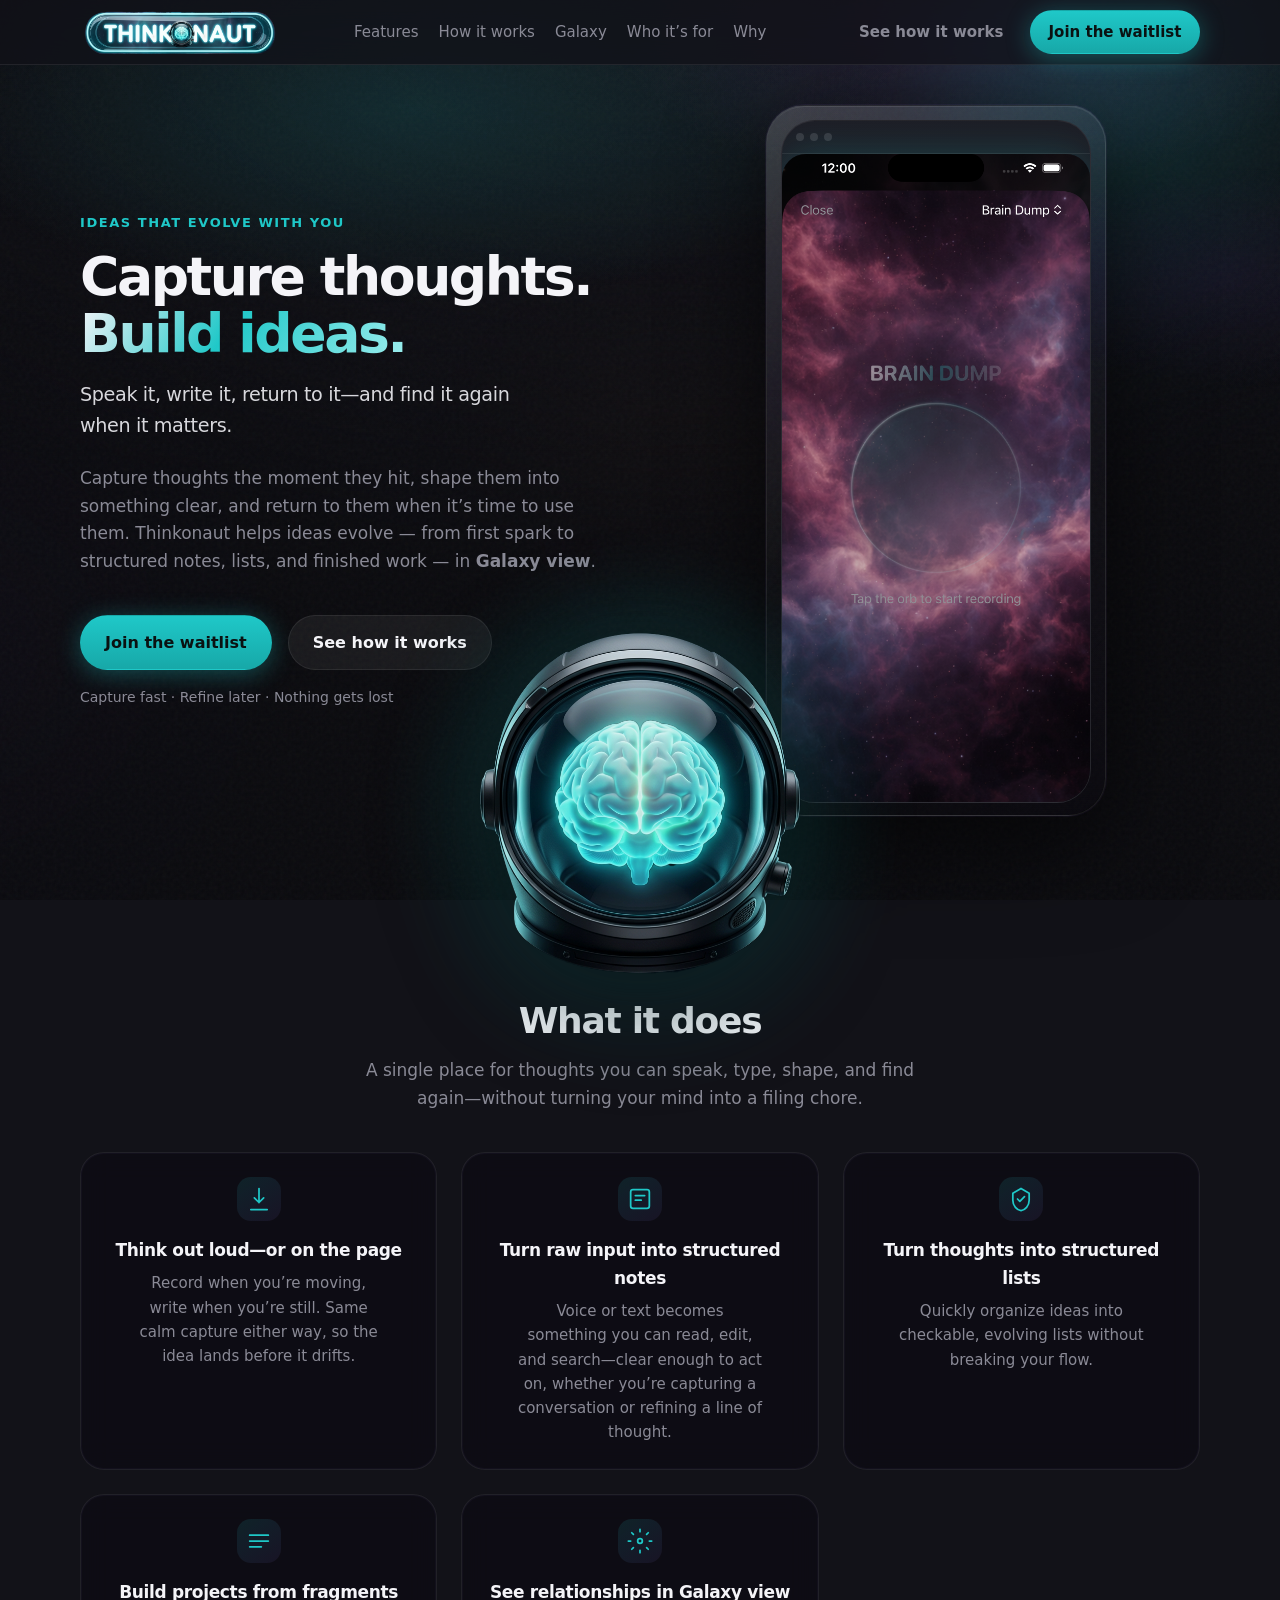
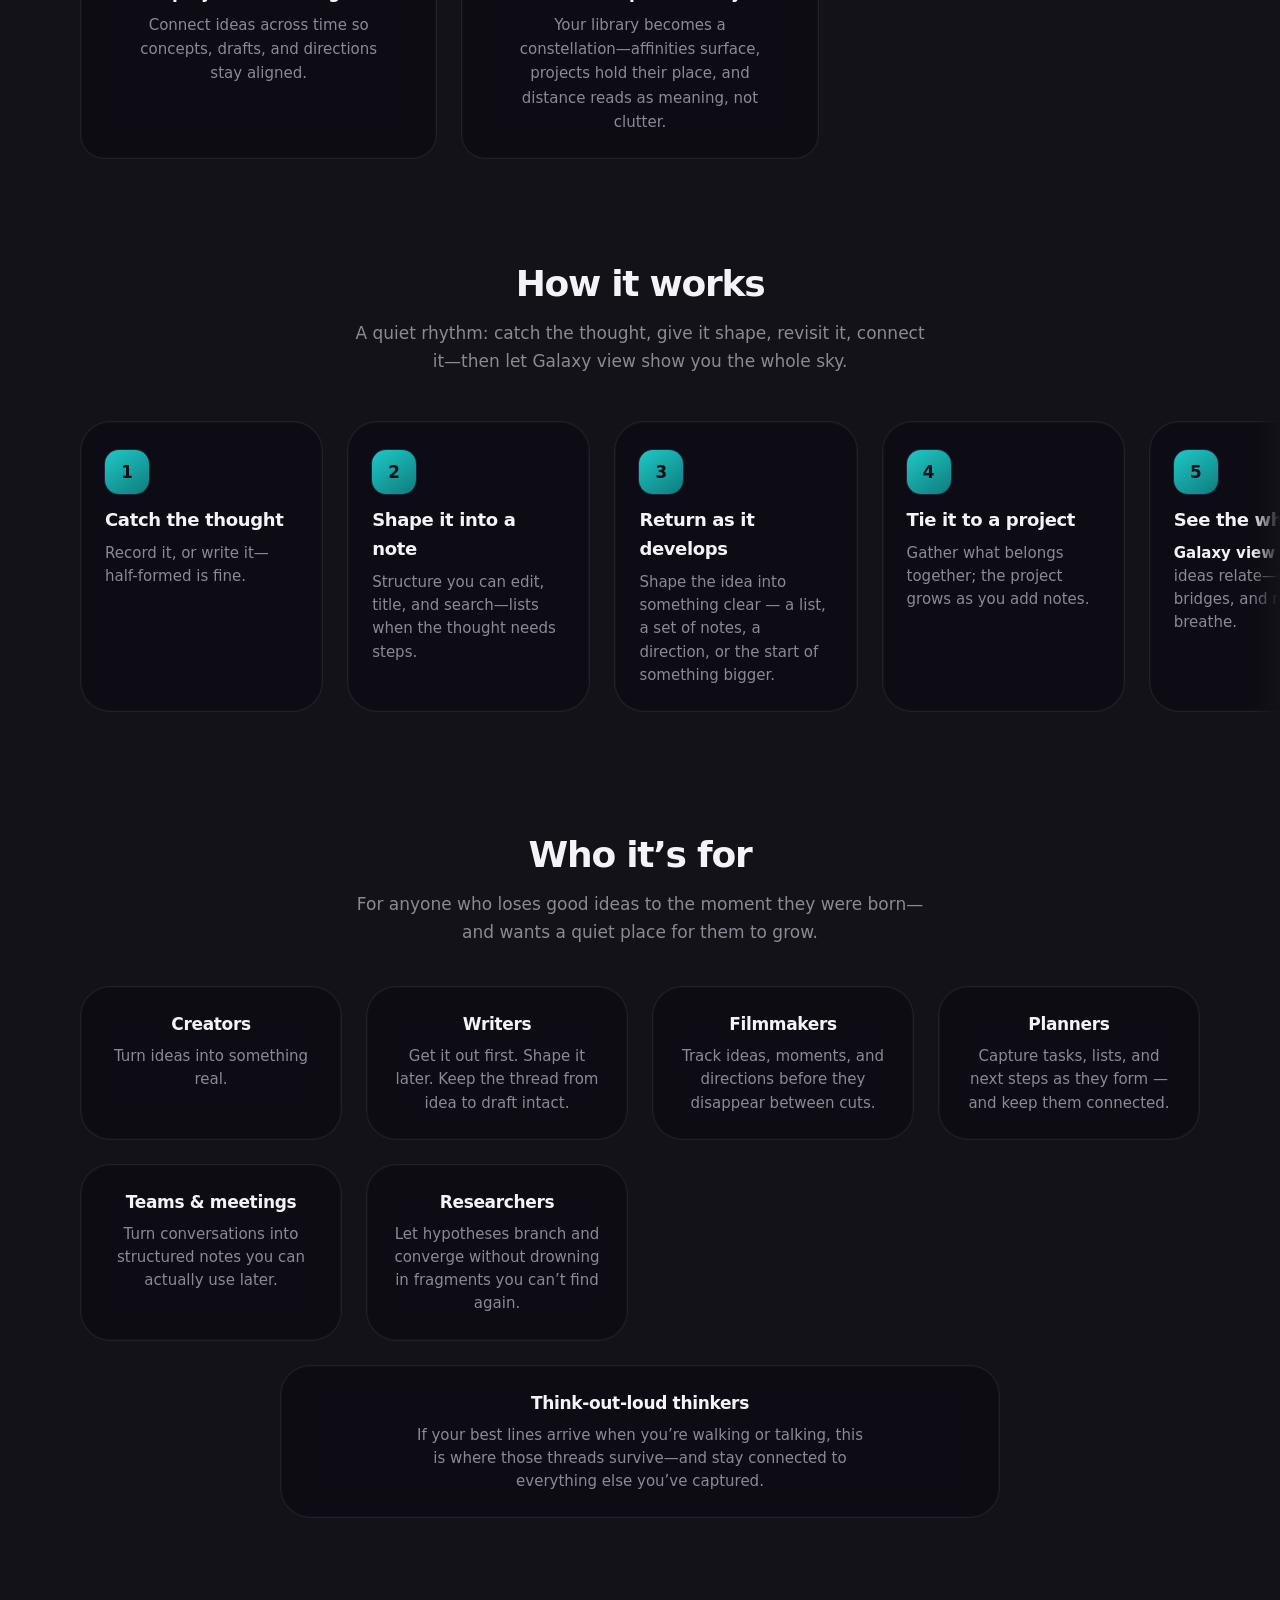
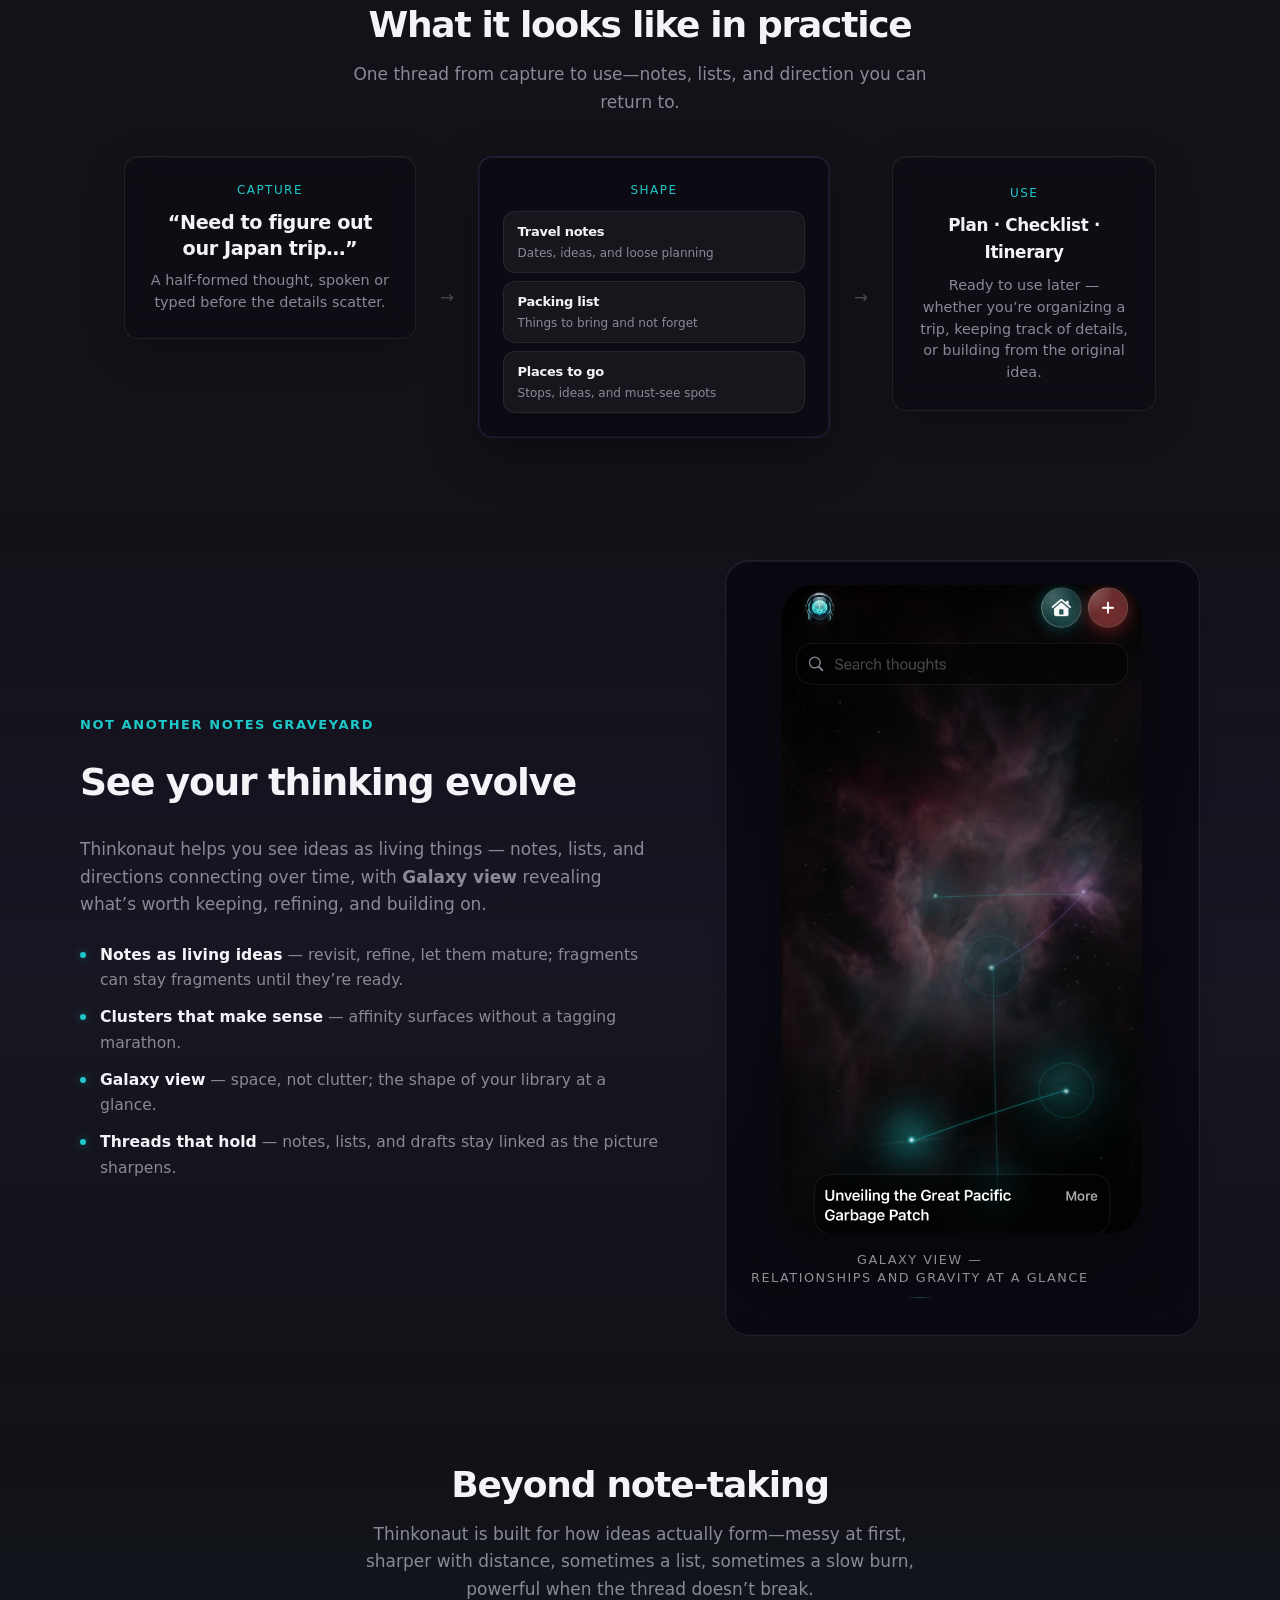
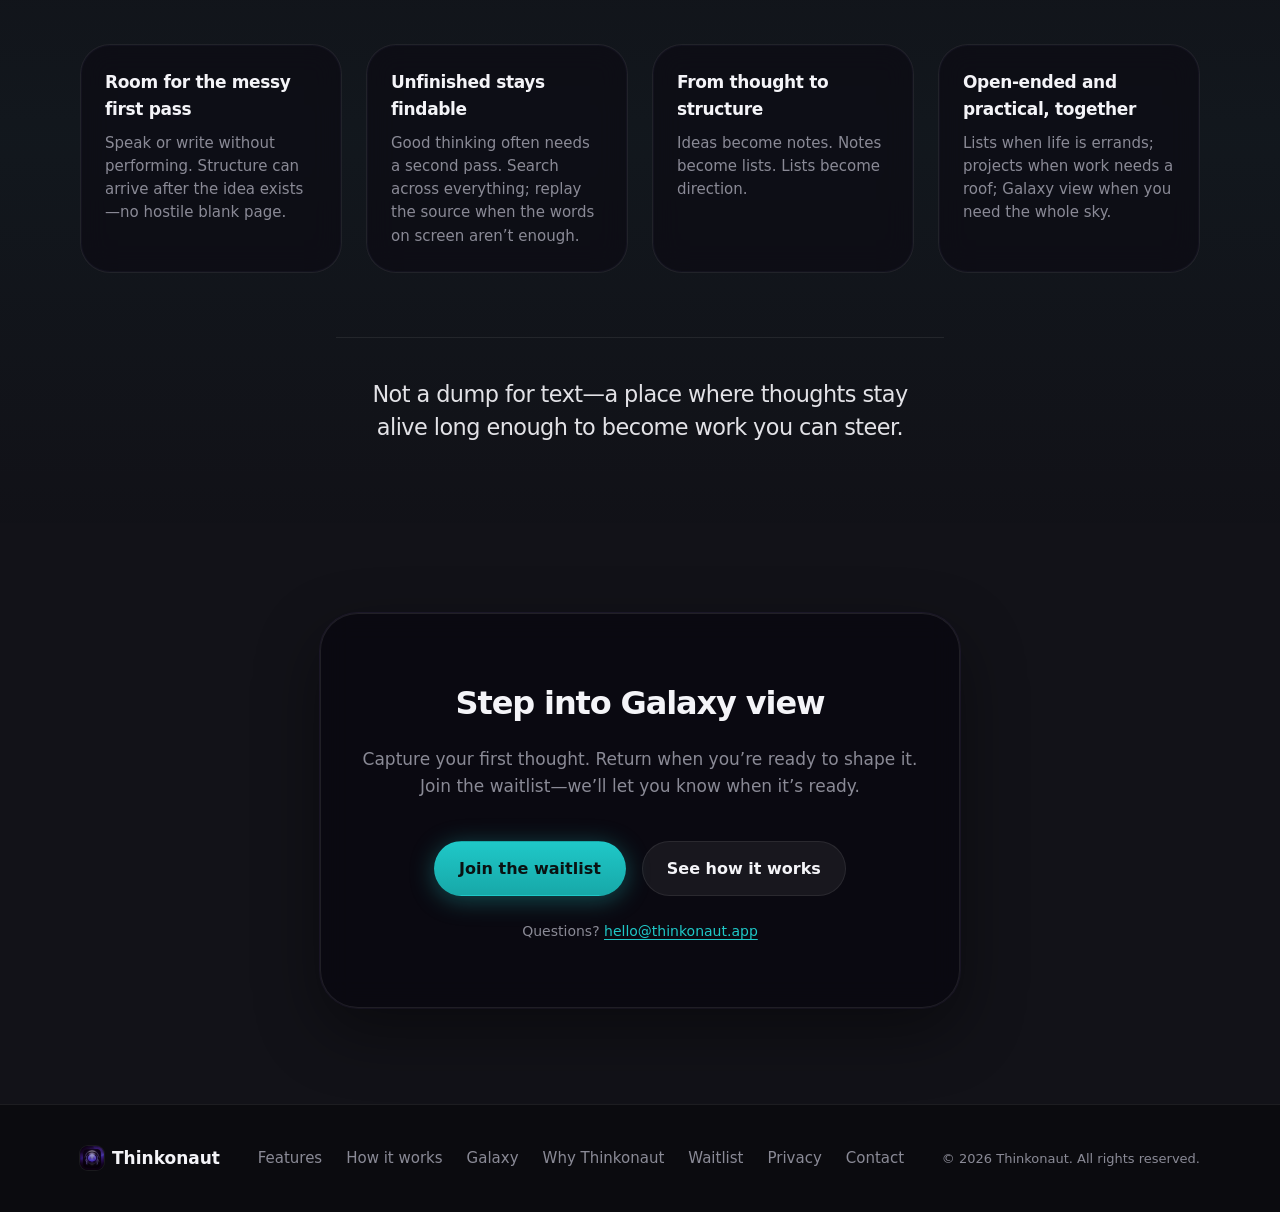
==== index.html @ cc4f593c "Add privacy page" ====
<!DOCTYPE html>
<html lang="en">
  <head>
    <meta charset="utf-8" />
    <meta name="viewport" content="width=device-width, initial-scale=1" />
    <meta
      name="description"
      content="Thinkonaut — capture thoughts when they hit, shape them into structured notes, lists, and finished work. Ideas evolve in Galaxy view."
    />
    <meta name="theme-color" content="#121218" />
    <title>Thinkonaut — Capture thoughts. Build ideas.</title>
    <meta property="og:title" content="Thinkonaut — Capture thoughts. Build ideas." />
    <meta
      property="og:description"
      content="Capture thoughts when they hit, shape them into structured notes, lists, and finished work — ideas evolve in Galaxy view."
    />
    <meta property="og:type" content="website" />
    <link rel="stylesheet" href="styles.css" />
    <link rel="icon" href="favicon.svg" type="image/svg+xml" />
    <noscript>
      <style>
        .reveal {
          opacity: 1 !important;
          transform: none !important;
        }
      </style>
    </noscript>
  </head>
  <body>
    <a class="skip-link" href="#main">Skip to main content</a>

    <div class="nebula" aria-hidden="true">
      <div class="nebula__blob nebula__blob--a"></div>
      <div class="nebula__blob nebula__blob--b"></div>
      <div class="nebula__blob nebula__blob--c"></div>
      <div class="nebula__vignette" aria-hidden="true"></div>
      <div class="nebula__grain" aria-hidden="true"></div>
    </div>

    <header class="site-header" id="site-header">
      <div class="wrap site-header__inner">
        <a class="brand" href="#top" aria-label="Thinkonaut home">
          <img
            class="brand__img"
            src="assets/Thinkonaut-welcome-logo.png"
            width="1024"
            height="1024"
            alt=""
            decoding="async"
          />
        
        </a>
        <nav class="nav" aria-label="Primary">
          <ul class="nav__list">
            <li><a href="#what-it-does">Features</a></li>
            <li><a href="#how-it-works">How it works</a></li>
            <li><a href="#galaxy">Galaxy</a></li>
            <li><a href="#use-cases">Who it’s for</a></li>
            <li class="nav__item--optional"><a href="#why-thinkonaut">Why</a></li>
          </ul>
        </nav>
        <div class="site-header__cta">
          <a class="btn btn--ghost" href="#how-it-works">See how it works</a>
          <a class="btn btn--primary" href="#waitlist">Join the waitlist</a>
        </div>
      </div>
    </header>

    <main id="main" tabindex="-1">
      <section id="top" class="hero section" aria-labelledby="hero-title" tabindex="-1">
        <div class="hero__glow" aria-hidden="true"></div>
        <div class="hero__bug">
          <img src="assets/Thinkonaut-icon-bug.png" width="1024" height="1024" alt="Thinkonaut" decoding="async" />
        </div>
        <div class="wrap hero__grid">
          <div class="hero__copy reveal">
   
            <p class="eyebrow">Ideas that evolve with you</p>
            <h1 id="hero-title" class="hero__title">
              Capture thoughts.<br />
              <span class="hero__title-accent">Build ideas.</span>
            </h1>
            <p class="hero__tagline">Speak it, write it, return to it—and find it again when it matters.</p>
            <p class="hero__lead">
              Capture thoughts the moment they hit, shape them into something clear, and return to them when it’s time to use them. Thinkonaut helps ideas evolve — from first spark to structured notes, lists, and finished work — in <strong>Galaxy view</strong>.
            </p>
            <div class="hero__actions">
              <a class="btn btn--primary btn--lg" href="#waitlist">Join the waitlist</a>
              <a class="btn btn--secondary btn--lg" href="#how-it-works">See how it works</a>
            </div>
            <p class="hero__note">Capture fast · Refine later · Nothing gets lost</p>
          </div>
          <div class="hero__visual reveal reveal--delay">
            <div class="hero__visual-stack">
              <div class="device-frame">
                <div class="device-frame__shine"></div>
                <div class="device-frame__screen">
                  <div class="device-frame__ui">
                    <span class="device-frame__dot"></span>
                    <span class="device-frame__dot"></span>
                    <span class="device-frame__dot"></span>
                  </div>
                  <div class="device-frame__media">
                    <img
                      id="recording-screen"
                      class="device-frame__img is-visible"
                      src="assets/Simulator Screenshot - Record-Brain.png"
                      width="1206"
                      height="2622"
                      alt="Thinkonaut capture screen—recording and modes"
                      fetchpriority="high"
                      decoding="async"
                    />
                  </div>

                </div>
              </div>
            </div>
          </div>
        </div>
      </section>

      <section id="what-it-does" class="section section--tight" aria-labelledby="what-heading" tabindex="-1">
        <div class="wrap">
          <header class="section-head reveal">
            <h2 id="what-heading">What it does</h2>
            <p class="section-head__sub">
              A single place for thoughts you can speak, type, shape, and find again—without turning your mind into a filing chore.
            </p>
          </header>
          <div class="feature-grid">
            <article class="card glass reveal">
              <div class="card__icon" aria-hidden="true">
                <svg width="28" height="28" viewBox="0 0 24 24" fill="none" stroke="currentColor" stroke-width="1.5">
                  <path d="M12 3v12M8 11l4 4 4-4M5 21h14" stroke-linecap="round" stroke-linejoin="round" />
                </svg>
              </div>
              <h3>Think out loud—or on the page</h3>
              <p>Record when you’re moving, write when you’re still. Same calm capture either way, so the idea lands before it drifts.</p>
            </article>
            <article class="card glass reveal">
              <div class="card__icon" aria-hidden="true">
                <svg width="28" height="28" viewBox="0 0 24 24" fill="none" stroke="currentColor" stroke-width="1.5">
                  <rect x="4" y="4" width="16" height="16" rx="2" />
                  <path d="M8 9h8M8 13h5" stroke-linecap="round" />
                </svg>
              </div>
              <h3>Turn raw input into structured notes</h3>
              <p>Voice or text becomes something you can read, edit, and search—clear enough to act on, whether you’re capturing a conversation or refining a line of thought.</p>
            </article>
            <article class="card glass reveal">
              <div class="card__icon" aria-hidden="true">
                <svg width="28" height="28" viewBox="0 0 24 24" fill="none" stroke="currentColor" stroke-width="1.5">
                  <path d="M12 3l7 4v6c0 5-3.5 8.5-7 9-3.5-.5-7-4-7-9V7l7-4z" stroke-linejoin="round" />
                  <path d="M9 12l2 2 4-4" stroke-linecap="round" stroke-linejoin="round" />
                </svg>
              </div>
              <h3>Turn thoughts into structured lists</h3>
              <p>Quickly organize ideas into checkable, evolving lists without breaking your flow.</p>
            </article>
            <article class="card glass reveal">
              <div class="card__icon" aria-hidden="true">
                <svg width="28" height="28" viewBox="0 0 24 24" fill="none" stroke="currentColor" stroke-width="1.5">
                  <path d="M4 7h16M4 12h16M4 17h10" stroke-linecap="round" />
                </svg>
              </div>
              <h3>Build projects from fragments</h3>
              <p>Connect ideas across time so concepts, drafts, and directions stay aligned.</p>
            </article>
            <article class="card glass reveal">
              <div class="card__icon" aria-hidden="true">
                <svg width="28" height="28" viewBox="0 0 24 24" fill="none" stroke="currentColor" stroke-width="1.5">
                  <circle cx="12" cy="12" r="2" />
                  <path d="M12 2v2M12 20v2M4.93 4.93l1.41 1.41M17.66 17.66l1.41 1.41M2 12h2M20 12h2M4.93 19.07l1.41-1.41M17.66 6.34l1.41-1.41" stroke-linecap="round" />
                </svg>
              </div>
              <h3>See relationships in Galaxy view</h3>
              <p>Your library becomes a constellation—affinities surface, projects hold their place, and distance reads as meaning, not clutter.</p>
            </article>
          </div>
        </div>
      </section>

      <section id="how-it-works" class="section section--how" aria-labelledby="how-heading" tabindex="-1">
        <div class="wrap">
          <header class="section-head reveal">
            <h2 id="how-heading">How it works</h2>
            <p class="section-head__sub">A quiet rhythm: catch the thought, give it shape, revisit it, connect it—then let Galaxy view show you the whole sky.</p>
          </header>
        </div>
        <div class="how-scroll" role="region" aria-label="How Thinkonaut works" tabindex="0">
          <ol class="how-cards">
            <li class="how-card glass reveal">
              <span class="how-card__num" aria-hidden="true">1</span>
              <h3 class="how-card__title">Catch the thought</h3>
              <p class="how-card__text">Record it, or write it—half-formed is fine.</p>
            </li>
            <li class="how-card glass reveal">
              <span class="how-card__num" aria-hidden="true">2</span>
              <h3 class="how-card__title">Shape it into a note</h3>
              <p class="how-card__text">Structure you can edit, title, and search—lists when the thought needs steps.</p>
            </li>
            <li class="how-card glass reveal">
              <span class="how-card__num" aria-hidden="true">3</span>
              <h3 class="how-card__title">Return as it develops</h3>
              <p class="how-card__text">Shape the idea into something clear — a list, a set of notes, a direction, or the start of something bigger.</p>
            </li>
            <li class="how-card glass reveal">
              <span class="how-card__num" aria-hidden="true">4</span>
              <h3 class="how-card__title">Tie it to a project</h3>
              <p class="how-card__text">Gather what belongs together; the project grows as you add notes.</p>
            </li>
            <li class="how-card glass reveal">
              <span class="how-card__num" aria-hidden="true">5</span>
              <h3 class="how-card__title">See the whole field</h3>
              <p class="how-card__text"><strong>Galaxy view</strong> shows how ideas relate—clusters, bridges, and room to breathe.</p>
            </li>
          </ol>
        </div>
      </section>

      <section id="use-cases" class="section section--tight" aria-labelledby="use-heading" tabindex="-1">
        <div class="wrap">
          <header class="section-head reveal">
            <h2 id="use-heading">Who it’s for</h2>
            <p class="section-head__sub">For anyone who loses good ideas to the moment they were born—and wants a quiet place for them to grow.</p>
          </header>
          <ul class="persona-grid" role="list">
            <li class="persona-card glass reveal">
              <h3 class="persona-card__title">Creators</h3>
              <p class="persona-card__text">Turn ideas into something real.</p>
            </li>
            <li class="persona-card glass reveal">
              <h3 class="persona-card__title">Writers</h3>
              <p class="persona-card__text">Get it out first. Shape it later. Keep the thread from idea to draft intact.</p>
            </li>
            <li class="persona-card glass reveal">
              <h3 class="persona-card__title">Filmmakers</h3>
              <p class="persona-card__text">Track ideas, moments, and directions before they disappear between cuts.</p>
            </li>
            <li class="persona-card glass reveal">
              <h3 class="persona-card__title">Planners</h3>
              <p class="persona-card__text">Capture tasks, lists, and next steps as they form — and keep them connected.</p>
            </li>
            <li class="persona-card glass reveal">
              <h3 class="persona-card__title">Teams &amp; meetings</h3>
              <p class="persona-card__text">Turn conversations into structured notes you can actually use later.</p>
            </li>
            <li class="persona-card glass reveal">
              <h3 class="persona-card__title">Researchers</h3>
              <p class="persona-card__text">Let hypotheses branch and converge without drowning in fragments you can’t find again.</p>
            </li>
            <li class="persona-card glass reveal persona-card--wide">
              <h3 class="persona-card__title">Think-out-loud thinkers</h3>
              <p class="persona-card__text">If your best lines arrive when you’re walking or talking, this is where those threads survive—and stay connected to everything else you’ve captured.</p>
            </li>
          </ul>
        </div>
      </section>

      <section id="flow" class="section section--flow" aria-labelledby="flow-heading" tabindex="-1">
        <div class="wrap">
          <header class="section-head reveal">
            <h2 id="flow-heading">What it looks like in practice</h2>
            <p class="section-head__sub">
              One thread from capture to use—notes, lists, and direction you can return to.
            </p>
          </header>

          <div class="flow-row">
            <div class="flow-step flow-step--capture reveal">
              <p class="flow-step__label">Capture</p>
              <h3 class="flow-step__title">“Need to figure out our Japan trip…”</h3>
              <p class="flow-step__text">
                A half-formed thought, spoken or typed before the details scatter.
              </p>
            </div>

            <div class="flow-arrow" aria-hidden="true">→</div>

            <div class="flow-step flow-step--multi reveal">
              <p class="flow-step__label">Shape</p>

              <div class="flow-multi">
                <div class="flow-multi__item">
                  <h4>Travel notes</h4>
                  <p>Dates, ideas, and loose planning</p>
                </div>

                <div class="flow-multi__item">
                  <h4>Packing list</h4>
                  <p>Things to bring and not forget</p>
                </div>

                <div class="flow-multi__item">
                  <h4>Places to go</h4>
                  <p>Stops, ideas, and must-see spots</p>
                </div>
              </div>
            </div>

            <div class="flow-arrow" aria-hidden="true">→</div>

            <div class="flow-step flow-step--use reveal">
              <p class="flow-step__label">Use</p>
              <h3 class="flow-step__title">Plan · Checklist · Itinerary</h3>
              <p class="flow-step__text">
                Ready to use later — whether you’re organizing a trip, keeping track of details, or building from the original idea.
              </p>
            </div>
          </div>
        </div>
      </section>

      <section id="galaxy" class="section section--galaxy" aria-labelledby="galaxy-heading" tabindex="-1">
        <div class="wrap galaxy-layout reveal">
          <div class="galaxy-layout__text">
            <p class="eyebrow">Not another notes graveyard</p>
            <h2 id="galaxy-heading">See your thinking evolve</h2>
            <p class="galaxy-layout__lead">
              Thinkonaut helps you see ideas as living things — notes, lists, and directions connecting over time, with <strong>Galaxy view</strong> revealing what’s worth keeping, refining, and building on.
            </p>
            <ul class="galaxy-points">
              <li><strong>Notes as living ideas</strong> — revisit, refine, let them mature; fragments can stay fragments until they’re ready.</li>
              <li><strong>Clusters that make sense</strong> — affinity surfaces without a tagging marathon.</li>
              <li><strong>Galaxy view</strong> — space, not clutter; the shape of your library at a glance.</li>
              <li><strong>Threads that hold</strong> — notes, lists, and drafts stay linked as the picture sharpens.</li>
            </ul>
          </div>
          <div class="galaxy-layout__panel glass glass--strong">
            <figure class="galaxy-shot">
              <div class="galaxy-shot__screen">
                <img
                  class="galaxy-shot__img"
                  src="assets/Simulator Screenshot - GalaxyView.png"
                  width="1206"
                  height="2622"
                  alt="Galaxy view: notes and projects as a constellation in Thinkonaut"
                  loading="lazy"
                  decoding="async"
                />
              </div>
            </figure>
            <p class="image-caption">Galaxy view — <br />relationships and gravity at a glance</p>
          </div>
        </div>
      </section>

      <section id="why-thinkonaut" class="section section--value" aria-labelledby="why-heading" tabindex="-1">
        <div class="wrap">
          <header class="section-head reveal">
            <h2 id="why-heading">Beyond note-taking</h2>
            <p class="section-head__sub">
              Thinkonaut is built for how ideas actually form—messy at first, sharper with distance, sometimes a list, sometimes a slow burn, powerful when the thread doesn’t break.
            </p>
          </header>
          <div class="value-grid">
            <article class="value-tile glass reveal">
              <h3 class="value-tile__title">Room for the messy first pass</h3>
              <p class="value-tile__text">Speak or write without performing. Structure can arrive after the idea exists—no hostile blank page.</p>
            </article>
            <article class="value-tile glass reveal">
              <h3 class="value-tile__title">Unfinished stays findable</h3>
              <p class="value-tile__text">Good thinking often needs a second pass. Search across everything; replay the source when the words on screen aren’t enough.</p>
            </article>
            <article class="value-tile glass reveal">
              <h3 class="value-tile__title">From thought to structure</h3>
              <p class="value-tile__text">Ideas become notes. Notes become lists. Lists become direction.</p>
            </article>
            <article class="value-tile glass reveal">
              <h3 class="value-tile__title">Open-ended and practical, together</h3>
              <p class="value-tile__text">Lists when life is errands; projects when work needs a roof; Galaxy view when you need the whole sky.</p>
            </article>
          </div>
          <blockquote class="value-pullquote reveal">
            <p>Not a dump for text—a place where thoughts stay alive long enough to become work you can steer.</p>
          </blockquote>
        </div>
      </section>

      <section id="waitlist" class="section section--cta" aria-labelledby="cta-heading" tabindex="-1">
        <div class="wrap cta-block reveal glass glass--strong">
          <h2 id="cta-heading">Step into Galaxy view</h2>
          <p class="cta-block__sub">
            Capture your first thought. Return when you’re ready to shape it. Join the waitlist—we’ll let you know when it’s ready.
          </p>
          <div class="cta-block__actions">
            <a class="btn btn--primary btn--lg" href="mailto:hello@thinkonaut.app?subject=Thinkonaut%20waitlist">Join the waitlist</a>
            <a class="btn btn--secondary btn--lg" href="#how-it-works">See how it works</a>
          </div>
          <p class="cta-block__fineprint">
            Questions? <a href="mailto:hello@thinkonaut.app">hello@thinkonaut.app</a>
          </p>
        </div>
      </section>
    </main>

    <footer class="site-footer">
      <div class="wrap site-footer__inner">
        <div class="site-footer__brand">
          <img
            class="brand__img brand__img--sm"
            src="assets/Thinkonaut-icon_Dark.png"
            width="24"
            height="24"
            alt=""
            decoding="async"
          />
          <span>Thinkonaut</span>
        </div>
        <nav class="site-footer__nav" aria-label="Footer">
          <a href="#what-it-does">Features</a>
          <a href="#how-it-works">How it works</a>
          <a href="#galaxy">Galaxy</a>
          <a href="#why-thinkonaut">Why Thinkonaut</a>
          <a href="#waitlist">Waitlist</a>
          <a href="privacy.html">Privacy</a>
          <a href="mailto:hello@thinkonaut.app">Contact</a>
        </nav>
        <p class="site-footer__meta">© <span id="year"></span> Thinkonaut. All rights reserved.</p>
      </div>
    </footer>

    <script src="main.js" defer></script>
  </body>
</html>
---- styles.css ----
/* Thinkonaut marketing — dark, cosmic, restrained (brand colors from app theme) */

:root {
  --bg: #121218;
  --bg-elevated: #1c1c24;
  --text: #f4f4f8;
  --text-muted: #8a8a96;
  --turquoise: #1fc8c8;
  --turquoise-dim: #0f7c7c;
  --purple: #4a2a7a;
  --purple-soft: #6b4f9a;
  --purple-glow: rgba(124, 92, 189, 0.45);
  --purple-edge: rgba(124, 92, 189, 0.22);
  --flare: #ff9a3c;
  --glass: rgba(12, 10, 18, 0.58);
  --glass-border: rgba(255, 255, 255, 0.075);
  --glass-border-purple: rgba(124, 92, 189, 0.18);
  --radius: 24px;
  --radius-sm: 14px;
  --radius-lg: 30px;
  --radius-xl: 38px;
  --space-xs: 0.5rem;
  --space-sm: 1rem;
  --space-md: 1.5rem;
  --space-lg: 2.5rem;
  --space-xl: 4rem;
  --space-2xl: 6rem;
  --max: 1120px;
  --narrow: 720px;
  --header-h: 64px;
  --font: system-ui, -apple-system, BlinkMacSystemFont, "Segoe UI", Roboto, "Helvetica Neue", Arial, sans-serif;
  --font-display: system-ui, -apple-system, BlinkMacSystemFont, "SF Pro Display", "Segoe UI", sans-serif;
}

*,
*::before,
*::after {
  box-sizing: border-box;
}

html {
  scroll-behavior: smooth;
}

@media (prefers-reduced-motion: reduce) {
  html {
    scroll-behavior: auto;
  }

  *,
  *::before,
  *::after {
    animation-duration: 0.01ms !important;
    animation-iteration-count: 1 !important;
    transition-duration: 0.01ms !important;
  }

  .hero__glow {
    animation: none;
    opacity: 1;
  }
}

body {
  margin: 0;
  font-family: var(--font);
  font-size: 1.0625rem;
  line-height: 1.62;
  color: var(--text);
  background: var(--bg);
  text-rendering: optimizeLegibility;
  -webkit-font-smoothing: antialiased;
}

:focus-visible {
  outline: 2px solid var(--turquoise);
  outline-offset: 3px;
}

.skip-link {
  position: absolute;
  left: -9999px;
  z-index: 200;
  padding: var(--space-sm) var(--space-md);
  background: var(--text);
  color: var(--bg);
  font-weight: 600;
  text-decoration: none;
  border-radius: var(--radius-sm);
}

.skip-link:focus {
  left: var(--space-sm);
  top: var(--space-sm);
}

.wrap {
  width: min(100% - 2rem, var(--max));
  margin-inline: auto;
}

.narrow {
  width: min(100% - 2rem, var(--narrow));
  margin-inline: auto;
}

/* Nebula background */
.nebula {
  position: fixed;
  inset: 0;
  z-index: -1;
  overflow: hidden;
  pointer-events: none;
}

.nebula__blob {
  position: absolute;
  border-radius: 50%;
  filter: blur(80px);
  opacity: 0.45;
  will-change: transform;
}

.nebula__blob--a {
  width: min(90vw, 520px);
  height: min(90vw, 520px);
  background: radial-gradient(circle at 30% 30%, var(--turquoise) 0%, transparent 65%);
  top: -10%;
  right: -15%;
  animation: drift-a 22s ease-in-out infinite alternate;
}

.nebula__blob--b {
  width: min(80vw, 420px);
  height: min(80vw, 420px);
  background: radial-gradient(circle at 50% 50%, var(--purple-soft) 0%, var(--purple) 45%, transparent 72%);
  bottom: 5%;
  left: -20%;
  animation: drift-b 28s ease-in-out infinite alternate;
}

.nebula__blob--c {
  width: min(70vw, 380px);
  height: min(70vw, 380px);
  background: radial-gradient(circle at 70% 40%, var(--flare) 0%, transparent 72%);
  opacity: 0.12;
  top: 40%;
  left: 35%;
  animation: drift-c 18s ease-in-out infinite alternate;
}

@keyframes drift-a {
  from {
    transform: translate(0, 0) scale(1);
  }
  to {
    transform: translate(-3%, 4%) scale(1.05);
  }
}

@keyframes drift-b {
  from {
    transform: translate(0, 0) scale(1);
  }
  to {
    transform: translate(4%, -3%) scale(1.06);
  }
}

@keyframes drift-c {
  from {
    transform: translate(0, 0);
  }
  to {
    transform: translate(-2%, 2%);
  }
}

.nebula__vignette {
  position: absolute;
  inset: 0;
  background: radial-gradient(ellipse 80% 60% at 50% 0%, transparent 0%, rgba(10, 10, 14, 0.5) 55%, rgba(10, 10, 14, 0.92) 100%);
  pointer-events: none;
}

.nebula__grain {
  position: absolute;
  inset: 0;
  opacity: 0.035;
  background-image: url("data:image/svg+xml,%3Csvg viewBox='0 0 256 256' xmlns='http://www.w3.org/2000/svg'%3E%3Cfilter id='n'%3E%3CfeTurbulence type='fractalNoise' baseFrequency='0.9' numOctaves='4' stitchTiles='stitch'/%3E%3C/filter%3E%3Crect width='100%25' height='100%25' filter='url(%23n)'/%3E%3C/svg%3E");
}

/* Header */
.site-header {
  position: sticky;
  top: 0;
  z-index: 50;
  background: rgba(18, 18, 24, 0.76);
  backdrop-filter: blur(18px) saturate(1.2);
  -webkit-backdrop-filter: blur(18px) saturate(1.2);
  border-bottom: 1px solid var(--glass-border);
  transition:
    background 0.35s ease,
    box-shadow 0.35s ease,
    border-color 0.35s ease;
}

.site-header.is-scrolled {
  background: rgba(12, 12, 18, 0.88);
  box-shadow:
    0 12px 40px rgba(0, 0, 0, 0.35),
    0 0 0 1px rgba(124, 92, 189, 0.06);
  border-bottom-color: rgba(255, 255, 255, 0.05);
}

.site-header__inner {
  display: flex;
  align-items: center;
  justify-content: space-between;
  gap: var(--space-md);
  min-height: var(--header-h);
  flex-wrap: wrap;
}

.brand {
  display: inline-flex;
  align-items: center;
  gap: 0.6rem;
  color: var(--text);
  text-decoration: none;
  font-weight: 600;
  letter-spacing: -0.02em;
}

.brand__img {
  width: 200px;
  height: 50px;
  object-fit: cover;
}

.brand__img--sm {
  width: 24px;
  height: 24px;
  border-radius: 8px;
  box-shadow: 0 0 0 1px rgba(255, 255, 255, 0.06);
}

.nav__list {
  display: flex;
  flex-wrap: wrap;
  gap: 0.25rem 1.25rem;
  list-style: none;
  margin: 0;
  padding: 0;
}

.nav a {
  color: var(--text-muted);
  text-decoration: none;
  font-size: 0.9375rem;
  font-weight: 500;
  transition: color 0.2s ease;
}

.nav a:hover {
  color: var(--text);
}

.site-header__cta {
  display: flex;
  flex-wrap: wrap;
  gap: 0.5rem;
  align-items: center;
}

@media (max-width: 900px) {
  :root {
    --header-h: 52px;
  }

  .site-header__inner {
    min-height: 0;
    gap: 0.45rem 0.75rem;
    row-gap: 0.35rem;
    padding-block: 0.3rem 0.05rem;
  }

  .brand {
    gap: 0.4rem;
  }

  .brand__img {
    width: min(170px, 46vw);
    height: auto;
    max-height: 42px;
    aspect-ratio: 4 / 1;
    object-fit: cover;
    object-position: left center;
  }

  .nav {
    order: 3;
    width: 100%;
    justify-content: center;
    padding-top: 0;
    padding-bottom: 0.25rem;
  }

  .nav__list {
    gap: 0.2rem 0.7rem;
    justify-content: center;
  }

  .nav a {
    font-size: 0.8125rem;
  }

  .site-header__cta {
    margin-left: auto;
    gap: 0.35rem;
  }

  .site-header__cta .btn {
    padding: 0.48rem 0.92rem;
    font-size: 0.875rem;
  }
}

@media (max-width: 768px) {
  :root {
    --header-h: 48px;
  }

  .site-header__inner {
    gap: 0.35rem 0.5rem;
    row-gap: 0.28rem;
    padding-block: 0.2rem 0;
  }

  .brand__img {
    width: min(154px, 50vw);
    max-height: 38px;
  }

  .nav__list {
    gap: 0.15rem 0.55rem;
  }

  .nav a {
    font-size: 0.8rem;
  }

  .site-header__cta .btn {
    padding: 0.42rem 0.82rem;
    font-size: 0.8125rem;
  }
}

@media (max-width: 640px) {
  .nav__item--optional {
    display: none;
  }
}

@media (max-width: 520px) {
  .site-header__cta .btn--ghost {
    display: none;
  }
}

/* Buttons */
.btn {
  display: inline-flex;
  align-items: center;
  justify-content: center;
  padding: 0.55rem 1.1rem;
  font: inherit;
  font-size: 0.9375rem;
  font-weight: 600;
  border-radius: 999px;
  text-decoration: none;
  cursor: pointer;
  border: 1px solid transparent;
  transition:
    background 0.2s ease,
    color 0.2s ease,
    border-color 0.2s ease,
    box-shadow 0.2s ease,
    transform 0.15s ease;
}

.btn--primary {
  background: linear-gradient(180deg, var(--turquoise) 0%, #17a8a8 100%);
  color: #0a1212;
  box-shadow: 0 4px 24px rgba(31, 200, 200, 0.35);
}

.btn--primary:hover {
  box-shadow: 0 6px 32px rgba(31, 200, 200, 0.45);
  transform: translateY(-1px);
}

.btn--secondary {
  background: rgba(255, 255, 255, 0.06);
  color: var(--text);
  border-color: var(--glass-border);
}

.btn--secondary:hover {
  background: rgba(124, 92, 189, 0.12);
  border-color: var(--glass-border-purple);
}

.btn--ghost {
  background: transparent;
  color: var(--text-muted);
  border-color: transparent;
}

.btn--ghost:hover {
  color: var(--text);
}

.btn--lg {
  padding: 0.85rem 1.5rem;
  font-size: 1rem;
}

/* Sections */
.section {
  padding: var(--space-xl) 0;
  scroll-margin-top: calc(var(--header-h) + 1rem);
}

.section--tight {
  padding: var(--space-lg) 0;
}

.section-head {
  text-align: center;
  max-width: 36rem;
  margin: 0 auto var(--space-lg);
}

.section-head h2 {
  margin: 0 0 var(--space-sm);
  font-family: var(--font-display);
  font-size: clamp(1.75rem, 4vw, 2.25rem);
  font-weight: 700;
  letter-spacing: -0.035em;
  line-height: 1.15;
}

.section-head__sub {
  margin: 0;
  color: var(--text-muted);
  font-size: 1.0625rem;
}

.eyebrow {
  margin: 0 0 var(--space-sm);
  font-size: 0.8125rem;
  font-weight: 600;
  letter-spacing: 0.12em;
  text-transform: uppercase;
  color: var(--turquoise);
}

/* Hero */
.hero {
  position: relative;
  isolation: isolate;
  overflow: visible;
  padding-top: var(--space-lg);
  padding-bottom: max(var(--space-xl), clamp(5rem, 14vw, 9rem));
}

.hero__glow {
  position: absolute;
  z-index: 0;
  pointer-events: none;
  inset: -20% -10% auto;
  height: min(72vh, 560px);
  background: radial-gradient(ellipse 55% 60% at 35% 40%, rgba(31, 200, 200, 0.14) 0%, transparent 58%),
    radial-gradient(ellipse 42% 48% at 72% 28%, rgba(107, 79, 154, 0.22) 0%, transparent 55%),
    radial-gradient(ellipse 35% 40% at 88% 70%, rgba(74, 42, 122, 0.12) 0%, transparent 50%);
  animation: hero-glow-drift 20s ease-in-out infinite alternate;
}

@keyframes hero-glow-drift {
  from {
    opacity: 0.85;
    transform: translate(0, 0) scale(1);
  }
  to {
    opacity: 1;
    transform: translate(2%, -1%) scale(1.03);
  }
}

.hero__bug {
  position: absolute;
  left: 50%;
  bottom: -100px;
  transform: translateX(-50%);
  pointer-events: none;
  /* Above site header (50), hero copy/mockup (2), and typical overlays */
  z-index: 115;
}

.hero__bug img {
  position: relative;
  z-index: 1;
  display: block;
  width: clamp(320px, 48vw, 520px);
  height: auto;
  opacity: 0.95;
  filter:
    drop-shadow(0 20px 60px rgba(0, 0, 0, 0.6))
    drop-shadow(0 0 50px rgba(31, 200, 200, 0.28));
  animation: bugFloat 10s ease-in-out infinite alternate;
}

@keyframes bugFloat {
  from {
    transform: translateY(0) scale(1.02);
  }
  to {
    transform: translateY(-10px) scale(1.02);
  }
}

@media (prefers-reduced-motion: reduce) {
  .hero__bug img {
    animation: none;
  }
}

.hero__grid {
  position: relative;
  z-index: 2;
  display: grid;
  grid-template-columns: 1fr 1fr;
  gap: var(--space-xl);
  align-items: center;
  min-height: min(72vh, 640px);
}

.hero__copy {
  position: relative;
  z-index: 2;
}

.hero__visual {
  position: relative;
  z-index: 2;
}

.hero__brand-mark {
  margin-bottom: var(--space-md);
}

.hero__onboarding-shot {
  display: block;
  width: auto;
  max-width: min(100%, 280px);
  height: auto;
  max-height: clamp(128px, 30vw, 240px);
  object-fit: contain;
  object-position: left top;
  border-radius: var(--radius-lg);
  box-shadow:
    0 20px 56px rgba(0, 0, 0, 0.45),
    0 0 0 1px rgba(255, 255, 255, 0.06);
}

.hero__visual-stack {
  position: relative;
  display: flex;
  flex-direction: column;
  align-items: center;
  gap: 0;
}

@media (max-width: 900px) {
  .hero__grid {
    grid-template-columns: 1fr;
    text-align: center;
    min-height: unset;
  }

  .hero__visual {
    margin-bottom: 80px;
  }

  .hero__bug {
    bottom: -60px;
  }

  .hero__bug img {
    width: clamp(260px, 70vw, 420px);
  }

  .hero__onboarding-shot {
    margin-inline: auto;
    object-position: center top;
  }

  .hero__actions {
    justify-content: center;
  }

  .hero__note {
    text-align: center;
  }

  .hero {
    padding-top: var(--space-md);
  }
}

@media (max-width: 768px) {
  .hero {
    padding-top: var(--space-sm);
  }
}

.hero__title {
  margin: 0 0 var(--space-sm);
  font-family: var(--font-display);
  font-size: clamp(2.25rem, 5.5vw, 3.35rem);
  font-weight: 700;
  letter-spacing: -0.045em;
  line-height: 1.06;
}

.hero__title-accent {
  background: linear-gradient(120deg, var(--text) 0%, var(--turquoise) 45%, #9eeeee 100%);
  -webkit-background-clip: text;
  background-clip: text;
  color: transparent;
}

.hero__tagline {
  margin: 0 0 var(--space-md);
  font-size: clamp(1.05rem, 2vw, 1.2rem);
  font-weight: 500;
  letter-spacing: -0.02em;
  color: rgba(244, 244, 248, 0.88);
  max-width: 28rem;
}

.hero__lead {
  margin: 0 0 var(--space-lg);
  color: var(--text-muted);
  font-size: 1.0625rem;
  max-width: 34rem;
}

.hero__actions {
  display: flex;
  flex-wrap: wrap;
  gap: var(--space-sm);
  margin-bottom: var(--space-sm);
}

.hero__note {
  margin: 0;
  font-size: 0.875rem;
  color: var(--text-muted);
}

/* Device mockup */
@keyframes recordBreath {
  0% {
    transform: scale(1.02);
  }
  100% {
    transform: scale(1.045);
  }
}

.device-frame {
  position: relative;
  display: flex;
  flex-direction: column;
  max-width: min(360px, 88vw);
  margin-inline: auto;
  padding: 14px;
  padding-bottom: 12px;
  border-radius: var(--radius-xl);
  background: linear-gradient(
    160deg,
    rgba(255, 255, 255, 0.1) 0%,
    rgba(124, 92, 189, 0.06) 35%,
    rgba(255, 255, 255, 0.02) 50%,
    rgba(0, 0, 0, 0.42) 100%
  );
  border: 1px solid rgba(255, 255, 255, 0.09);
  box-shadow:
    0 28px 96px rgba(0, 0, 0, 0.58),
    0 0 0 1px rgba(124, 92, 189, 0.1),
    inset 0 1px 0 rgba(255, 255, 255, 0.09);
}

.device-frame__shine {
  position: absolute;
  inset: 0;
  border-radius: var(--radius-xl);
  background: linear-gradient(125deg, rgba(255, 255, 255, 0.08), transparent 42%, rgba(124, 92, 189, 0.04) 100%);
  pointer-events: none;
}

.device-frame__screen {
  position: relative;
  display: flex;
  flex-direction: column;
  flex: 1 1 auto;
  min-height: 0;
  border-radius: calc(var(--radius-lg) + 4px);
  overflow: hidden;
  background: linear-gradient(165deg, #1e1e26 0%, #14141a 100%);
  border: 1px solid rgba(255, 255, 255, 0.07);
}

.device-frame__ui {
  display: flex;
  gap: 6px;
  padding: 12px 14px;
  border-bottom: 1px solid var(--glass-border);
}

.device-frame__dot {
  width: 8px;
  height: 8px;
  border-radius: 50%;
  background: rgba(255, 255, 255, 0.12);
}

.device-frame__media {
  position: relative;
  flex: 0 0 auto;
  width: 100%;
  aspect-ratio: 1206 / 2622;
  max-height: min(72vh, 720px);
  min-height: 0;
  margin-inline: auto;
  overflow: hidden;
  border-radius: 24px;
  background: #0a0a10;
  --record-glow: rgba(31, 200, 200, 0.22);
  box-shadow:
    0 0 0 1px rgba(255, 255, 255, 0.06) inset,
    0 0 40px var(--record-glow);
  transition: box-shadow 2.8s ease;
  animation: recordBreath 10s ease-in-out infinite alternate;
  transform-origin: center center;
}

@media (prefers-reduced-motion: reduce) {
  .device-frame__media {
    animation: none;
  }
}

.device-frame__img {
  position: absolute;
  inset: 0;
  z-index: 1;
  display: block;
  width: 100%;
  height: 100%;
  object-fit: cover;
  object-position: center center;
  opacity: 0;
  filter: saturate(1) brightness(1);
  transition:
    opacity 4s ease,
    filter 3s ease;
}

.device-frame__img.is-visible {
  z-index: 2;
  opacity: 1;
  filter: saturate(1.02) brightness(1.01);
}

.image-caption {
  margin-top: 16px;
  font-size: 0.8rem;
  letter-spacing: 0.12em;
  text-transform: uppercase;
  color: rgba(255, 255, 255, 0.55);
  text-align: center;
  font-weight: 500;
  position: relative;
}

.image-caption::after {
  content: "";
  display: block;
  width: 24px;
  height: 1px;
  margin: 8px auto 0;
  background: linear-gradient(90deg, transparent, rgba(31, 200, 200, 0.6), transparent);
  opacity: 0.6;
}

.image-caption--hero {
  font-size: 0.85rem;
  color: rgba(255, 255, 255, 0.65);
  letter-spacing: 0.14em;
}

/* Feature cards */
.feature-grid {
  display: grid;
  grid-template-columns: repeat(3, 1fr);
  gap: var(--space-md);
  width: 100%;
  max-width: var(--max);
  margin-inline: auto;
  justify-content: center;
}

/* Tablet */
@media (max-width: 900px) {
  .feature-grid {
    grid-template-columns: repeat(2, 1fr);
  }
}

/* Mobile */
@media (max-width: 520px) {
  .feature-grid {
    grid-template-columns: 1fr;
  }
}

.glass {
  background: var(--glass);
  border: 1px solid rgba(255, 255, 255, 0.085);
  border-radius: var(--radius);
  box-shadow: inset 0 0 0 1px rgba(124, 92, 189, 0.05);
  backdrop-filter: blur(14px);
  -webkit-backdrop-filter: blur(14px);
}

.glass--strong {
  background: rgba(8, 6, 14, 0.62);
  border-color: rgba(255, 255, 255, 0.09);
  box-shadow:
    inset 0 1px 0 rgba(255, 255, 255, 0.04),
    inset 0 0 0 1px rgba(124, 92, 189, 0.06);
}

.card {
  display: flex;
  flex-direction: column;
  align-items: center;
  text-align: center;
  padding: var(--space-md) var(--space-md);
  transition:
    transform 0.25s ease,
    border-color 0.25s ease,
    box-shadow 0.25s ease;
}

.card:hover {
  transform: translateY(-3px);
  border-color: rgba(31, 200, 200, 0.24);
  box-shadow:
    0 16px 48px rgba(0, 0, 0, 0.35),
    0 0 0 1px rgba(124, 92, 189, 0.12);
}

.card__icon {
  width: 44px;
  height: 44px;
  display: flex;
  align-items: center;
  justify-content: center;
  margin-bottom: var(--space-sm);
  margin-inline: auto;
  flex-shrink: 0;
  border-radius: var(--radius-sm);
  background: linear-gradient(145deg, rgba(31, 200, 200, 0.12), rgba(124, 92, 189, 0.1));
  color: var(--turquoise);
}

.card h3 {
  margin: 0 0 0.4rem;
  font-size: 1.0625rem;
  font-weight: 600;
  letter-spacing: -0.02em;
  width: 100%;
}

.card p {
  margin: 0;
  max-width: 26ch;
  margin-inline: auto;
  color: var(--text-muted);
  font-size: 0.9375rem;
}

/* How it works — horizontal cards */
.section.section--how {
  padding-bottom: calc(var(--space-xl) - 0.75rem);
}

.section--how .section-head {
  margin-bottom: var(--space-lg);
}

.how-scroll {
  overflow-x: auto;
  overflow-y: hidden;
  scroll-snap-type: x mandatory;
  scroll-padding-inline: max(1rem, calc((100vw - var(--max)) / 2));
  padding-bottom: 0.35rem;
  -webkit-overflow-scrolling: touch;
  outline: none;
  mask-image: linear-gradient(90deg, transparent, #000 28px, #000 calc(100% - 28px), transparent);
  scrollbar-width: none;
  -ms-overflow-style: none;
}

.how-scroll:focus-visible {
  outline: 2px solid var(--turquoise);
  outline-offset: 4px;
}

.how-scroll::-webkit-scrollbar {
  display: none;
  width: 0;
  height: 0;
}

.how-cards {
  display: flex;
  gap: var(--space-md);
  list-style: none;
  margin: 0;
  padding: 0.35rem max(1rem, calc((100vw - var(--max)) / 2)) var(--space-md);
  width: max-content;
  max-width: 100%;
}

.how-card {
  position: relative;
  flex: 0 0 min(300px, calc(100vw - 3.5rem));
  scroll-snap-align: start;
  border-radius: var(--radius-lg);
  padding: var(--space-md);
  padding-top: calc(var(--space-md) + 4px);
  display: flex;
  flex-direction: column;
  gap: 0.5rem;
  min-height: 11rem;
  transition:
    transform 0.22s ease,
    border-color 0.22s ease,
    box-shadow 0.22s ease;
}

@media (min-width: 1100px) {
  .how-card {
    flex-basis: clamp(220px, 19vw, 280px);
  }
}

.how-card:hover {
  transform: translateY(-2px);
  border-color: rgba(31, 200, 200, 0.22);
  box-shadow: 0 12px 40px rgba(0, 0, 0, 0.3);
}

.how-card__num {
  display: inline-flex;
  align-items: center;
  justify-content: center;
  width: 44px;
  height: 44px;
  border-radius: var(--radius-sm);
  font-weight: 700;
  font-size: 1.05rem;
  color: var(--bg);
  background: linear-gradient(145deg, var(--turquoise), var(--turquoise-dim));
  box-shadow: 0 0 0 1px rgba(124, 92, 189, 0.25);
  margin-bottom: 0.15rem;
}

.how-card__title {
  margin: 0;
  font-family: var(--font-display);
  font-size: 1.125rem;
  font-weight: 600;
  letter-spacing: -0.02em;
}

.how-card__text {
  margin: 0;
  color: var(--text-muted);
  font-size: 0.9375rem;
  line-height: 1.55;
}

.how-card__text strong {
  color: var(--text);
  font-weight: 600;
}

/* Thought → structure → output (example, after personas) */
.section.section--flow {
  text-align: center;
  padding-top: calc(var(--space-lg) + 0.35rem);
  padding-bottom: var(--space-xl);
}

.section--flow .flow-step--capture .flow-step__title,
.section--flow .flow-step--capture .flow-step__text,
.section--flow .flow-multi__item,
.section--flow .flow-step--use .flow-step__title,
.section--flow .flow-step--use .flow-step__text {
  transition: opacity 0.35s ease;
}

.flow-row {
  display: flex;
  align-items: flex-start;
  justify-content: center;
  gap: 1.25rem 1.5rem;
  margin-top: 2.25rem;
  flex-wrap: wrap;
}

.flow-step {
  flex: 1 1 220px;
  max-width: 280px;
  text-align: center;
  padding: var(--space-md) var(--space-md);
  background: rgba(12, 10, 18, 0.48);
  border: 1px solid rgba(255, 255, 255, 0.08);
  border-radius: var(--radius-sm);
  box-shadow:
    inset 0 1px 0 rgba(255, 255, 255, 0.04),
    0 12px 40px rgba(0, 0, 0, 0.22);
  backdrop-filter: blur(12px);
  -webkit-backdrop-filter: blur(12px);
}

.flow-step--capture {
  max-width: 292px;
}

.flow-step--capture .flow-step__title {
  font-size: clamp(1.0625rem, 2.5vw, 1.2rem);
  line-height: 1.35;
}

.flow-step--multi {
  flex: 1 1 280px;
  max-width: 352px;
  background: rgba(10, 8, 16, 0.62);
  border-color: rgba(124, 92, 189, 0.22);
  box-shadow:
    inset 0 1px 0 rgba(255, 255, 255, 0.05),
    inset 0 0 0 1px rgba(124, 92, 189, 0.1),
    0 16px 48px rgba(0, 0, 0, 0.35);
}

.flow-step--use {
  max-width: 264px;
  padding: calc(var(--space-md) + 0.15rem) var(--space-md);
}

.flow-multi {
  display: flex;
  flex-direction: column;
  gap: 0.55rem;
  margin-top: 0.65rem;
}

.flow-multi__item {
  background: rgba(255, 255, 255, 0.05);
  border: 1px solid rgba(255, 255, 255, 0.07);
  border-radius: 12px;
  padding: 0.55rem 0.85rem;
  text-align: left;
  transition: border-color 0.2s ease;
}

.flow-multi__item h4 {
  font-size: 0.8125rem;
  margin: 0 0 0.2rem;
  font-weight: 600;
  letter-spacing: -0.02em;
  color: var(--text);
}

.flow-multi__item p {
  font-size: 0.75rem;
  margin: 0;
  line-height: 1.45;
  color: var(--text-muted);
}

.flow-step__label {
  font-size: 0.75rem;
  letter-spacing: 0.12em;
  text-transform: uppercase;
  color: var(--turquoise);
  margin: 0 0 0.55rem;
}

.flow-step__title {
  font-size: 1.05rem;
  font-weight: 600;
  margin: 0 0 0.55rem;
  letter-spacing: -0.02em;
}

.flow-step__text {
  margin: 0;
  font-size: 0.9rem;
  line-height: 1.5;
  color: var(--text-muted);
}

.flow-arrow {
  align-self: center;
  flex-shrink: 0;
  font-size: 1.05rem;
  font-weight: 300;
  line-height: 1;
  color: rgba(138, 138, 150, 0.55);
  opacity: 0.85;
}

@media (max-width: 768px) {
  .flow-row {
    flex-direction: column;
    align-items: center;
    gap: 0.75rem;
    margin-top: 1.75rem;
  }

  .flow-step {
    width: 100%;
    max-width: min(22rem, 100%);
  }

  .flow-step--multi {
    max-width: min(22.5rem, 100%);
  }

  .flow-arrow {
    transform: rotate(90deg);
    padding: 0.15rem 0;
    font-size: 0.95rem;
    opacity: 0.65;
  }
}

/* Galaxy section */
.section.section--galaxy {
  padding-top: calc(var(--space-xl) - 0.35rem);
  background: linear-gradient(
    180deg,
    transparent 0%,
    rgba(74, 42, 122, 0.1) 42%,
    rgba(124, 92, 189, 0.06) 52%,
    transparent 100%
  );
}

.galaxy-layout {
  display: grid;
  grid-template-columns: 1.1fr 0.9fr;
  gap: var(--space-xl);
  align-items: center;
}

@media (max-width: 900px) {
  .galaxy-layout {
    grid-template-columns: 1fr;
  }
}

.galaxy-layout__text h2 {
  margin: 0 0 var(--space-md);
  font-family: var(--font-display);
  font-size: clamp(1.75rem, 4vw, 2.35rem);
  font-weight: 700;
  letter-spacing: -0.035em;
}

.galaxy-layout__lead {
  margin: 0 0 var(--space-md);
  color: var(--text-muted);
  font-size: 1.0625rem;
}

.galaxy-points {
  margin: 0;
  padding: 0;
  list-style: none;
  display: flex;
  flex-direction: column;
  gap: 0.75rem;
}

.galaxy-points li {
  position: relative;
  padding-left: 1.25rem;
  color: var(--text-muted);
  font-size: 0.975rem;
}

.galaxy-points li::before {
  content: "";
  position: absolute;
  left: 0;
  top: 0.55em;
  width: 6px;
  height: 6px;
  border-radius: 50%;
  background: var(--turquoise);
  box-shadow: 0 0 10px rgba(31, 200, 200, 0.5);
}

.galaxy-points strong {
  color: var(--text);
  font-weight: 600;
}

.galaxy-layout__panel {
  padding: var(--space-md);
  text-align: center;
}

.galaxy-shot {
  margin: 0;
  width: 100%;
}

.galaxy-shot__screen {
  position: relative;
  width: 100%;
  max-width: min(360px, 88vw);
  margin-inline: auto;
  aspect-ratio: 1206 / 2622;
  max-height: min(72vh, 720px);
  border-radius: calc(var(--radius-lg) + 2px);
  overflow: hidden;
  background: #0a0a10;
  box-shadow: 0 24px 64px rgba(0, 0, 0, 0.45);
}

.galaxy-shot__img {
  position: absolute;
  inset: 0;
  display: block;
  width: 100%;
  height: 100%;
  object-fit: cover;
  object-position: center center;
}

/* Pills */
.pill-grid {
  display: flex;
  flex-wrap: wrap;
  gap: 0.65rem;
  justify-content: center;
  list-style: none;
  margin: 0;
  padding: 0;
}

.pill {
  padding: 0.5rem 1rem;
  border-radius: 999px;
  font-size: 0.9375rem;
  font-weight: 500;
  color: var(--text);
  border: 1px solid var(--glass-border);
  background: rgba(0, 0, 0, 0.3);
  transition:
    border-color 0.2s ease,
    background 0.2s ease;
}

.pill:hover {
  border-color: rgba(31, 200, 200, 0.35);
  background: rgba(31, 200, 200, 0.08);
}

/* Personas */
.persona-grid {
  display: grid;
  grid-template-columns: repeat(auto-fit, minmax(260px, 1fr));
  gap: var(--space-md);
  list-style: none;
  margin: 0;
  padding: 0;
  width: 100%;
  max-width: var(--max);
  margin-inline: auto;
  justify-content: center;
}

.persona-card {
  display: flex;
  flex-direction: column;
  align-items: center;
  text-align: center;
  border-radius: var(--radius-lg);
  padding: var(--space-md);
  transition:
    transform 0.22s ease,
    border-color 0.22s ease,
    box-shadow 0.22s ease;
}

.persona-card:hover {
  transform: translateY(-2px);
  border-color: rgba(31, 200, 200, 0.2);
  box-shadow: 0 14px 40px rgba(0, 0, 0, 0.28);
}

.persona-card__title {
  margin: 0 0 0.4rem;
  width: 100%;
  font-family: var(--font-display);
  font-size: 1.0625rem;
  font-weight: 600;
  letter-spacing: -0.02em;
}

.persona-card__text {
  margin: 0;
  max-width: 28ch;
  margin-inline: auto;
  color: var(--text-muted);
  font-size: 0.9375rem;
  line-height: 1.55;
}

.persona-card--wide .persona-card__text {
  max-width: min(48ch, 100%);
}

@media (min-width: 900px) {
  .persona-card--wide {
    grid-column: 1 / -1;
    text-align: center;
    max-width: min(720px, 100%);
    margin-inline: auto;
  }
}

/* Deeper value */
.section--value {
  background: linear-gradient(180deg, transparent 0%, rgba(31, 200, 200, 0.03) 45%, transparent 100%);
}

.value-grid {
  display: grid;
  grid-template-columns: repeat(auto-fit, minmax(240px, 1fr));
  gap: var(--space-md);
  margin-bottom: var(--space-xl);
}

.value-tile {
  border-radius: var(--radius-lg);
  padding: var(--space-md);
  transition:
    transform 0.22s ease,
    border-color 0.22s ease;
}

.value-tile:hover {
  transform: translateY(-2px);
  border-color: rgba(255, 255, 255, 0.12);
}

.value-tile__title {
  margin: 0 0 0.5rem;
  font-family: var(--font-display);
  font-size: 1.0625rem;
  font-weight: 600;
  letter-spacing: -0.02em;
}

.value-tile__text {
  margin: 0;
  color: var(--text-muted);
  font-size: 0.9375rem;
  line-height: 1.55;
}

.value-pullquote {
  margin: 0 auto;
  padding: var(--space-lg) var(--space-md);
  max-width: 38rem;
  text-align: center;
  border: none;
  border-top: 1px solid var(--glass-border);
  border-radius: 0 0 var(--radius-lg) var(--radius-lg);
}

.value-pullquote p {
  margin: 0;
  font-family: var(--font-display);
  font-size: clamp(1.15rem, 2.4vw, 1.4rem);
  font-weight: 500;
  font-style: normal;
  letter-spacing: -0.025em;
  line-height: 1.5;
  color: rgba(244, 244, 248, 0.92);
}

/* CTA */
.section--cta {
  padding-bottom: var(--space-2xl);
}

.cta-block {
  text-align: center;
  padding: var(--space-xl) var(--space-md);
  border-radius: var(--radius-xl);
  max-width: 640px;
  margin-inline: auto;
  border-color: rgba(255, 255, 255, 0.09);
  box-shadow:
    0 24px 64px rgba(0, 0, 0, 0.4),
    0 0 0 1px rgba(124, 92, 189, 0.12);
}

.cta-block h2 {
  margin: 0 0 var(--space-sm);
  font-family: var(--font-display);
  font-size: clamp(1.65rem, 3.5vw, 2rem);
  font-weight: 700;
  letter-spacing: -0.035em;
}

.cta-block__sub {
  margin: 0 0 var(--space-lg);
  color: var(--text-muted);
  font-size: 1.0625rem;
}

.cta-block__actions {
  display: flex;
  flex-wrap: wrap;
  gap: var(--space-sm);
  justify-content: center;
  margin-bottom: var(--space-md);
}

.cta-block__fineprint {
  margin: 0;
  font-size: 0.875rem;
  color: var(--text-muted);
}

.cta-block__fineprint a {
  color: var(--turquoise);
  text-decoration: underline;
  text-underline-offset: 3px;
}

.cta-block__fineprint a:hover {
  color: #9eeeee;
}

/* Reveal on scroll */
.reveal {
  opacity: 0;
  transform: translateY(16px);
  transition:
    opacity 0.6s ease,
    transform 0.6s ease;
}

.reveal.is-visible {
  opacity: 1;
  transform: none;
}

.reveal--delay {
  transition-delay: 0.12s;
}

@media (prefers-reduced-motion: reduce) {
  .reveal {
    opacity: 1;
    transform: none;
  }
}

/* Footer */
.site-footer {
  padding: var(--space-lg) 0 calc(var(--space-lg) + env(safe-area-inset-bottom));
  border-top: 1px solid var(--glass-border);
  background: rgba(0, 0, 0, 0.35);
}

.site-footer__inner {
  display: flex;
  flex-wrap: wrap;
  gap: var(--space-md);
  align-items: center;
  justify-content: space-between;
}

.site-footer__brand {
  display: flex;
  align-items: center;
  gap: 0.5rem;
  font-weight: 600;
}

.site-footer__nav {
  display: flex;
  flex-wrap: wrap;
  gap: 1rem 1.5rem;
}

.site-footer__nav a {
  color: var(--text-muted);
  text-decoration: none;
  font-size: 0.9375rem;
}

.site-footer__nav a:hover {
  color: var(--text);
}

.site-footer__meta {
  margin: 0;
  width: 100%;
  text-align: center;
  font-size: 0.8125rem;
  color: var(--text-muted);
}

@media (min-width: 720px) {
  .site-footer__meta {
    width: auto;
    text-align: right;
  }
}
/* ============================= */
/* HERO VISUAL + CAPTION FIX */
/* ============================= */

.hero__visual {
  display: flex;
  justify-content: center;
  align-items: flex-start;
  position: relative;
  z-index: 2;
}

.hero__visual-stack {
  display: flex;
  flex-direction: column;
  align-items: center;
  width: min(100%, 340px);
  margin-inline: auto;
}

/* Ensure device frame stays centered and constrained */
.device-frame {
  width: 100%;
  max-width: 340px;
  margin-inline: auto;
}

/* ============================= */
/* STYLIZED IMAGE CAPTION */
/* ============================= */

.image-caption {
  margin-top: 18px;
  font-size: 0.8rem;
  letter-spacing: 0.12em;
  text-transform: uppercase;
  color: rgba(255, 255, 255, 0.55);
  text-align: center;
  font-weight: 500;
  position: relative;

  /* CRITICAL: lock width to device frame */
  width: min(100%, 340px);
  max-width: 340px;

  line-height: 1.4;
}

/* Subtle cosmic accent line */
.image-caption::after {
  content: "";
  display: block;
  width: 28px;
  height: 1px;
  margin: 10px auto 0;
  background: linear-gradient(
    90deg,
    transparent,
    rgba(31, 200, 200, 0.6),
    transparent
  );
  opacity: 0.6;
}

/* Slightly stronger for hero */
.image-caption--hero {
  font-size: 0.85rem;
  color: rgba(255, 255, 255, 0.65);
  letter-spacing: 0.14em;
}

/* ============================= */
/* MOBILE TUNING */
/* ============================= */

@media (max-width: 900px) {
  .hero__visual-stack {
    width: min(100%, 300px);
  }

  .device-frame {
    max-width: 300px;
  }

  .image-caption {
    max-width: 300px;
  }
}
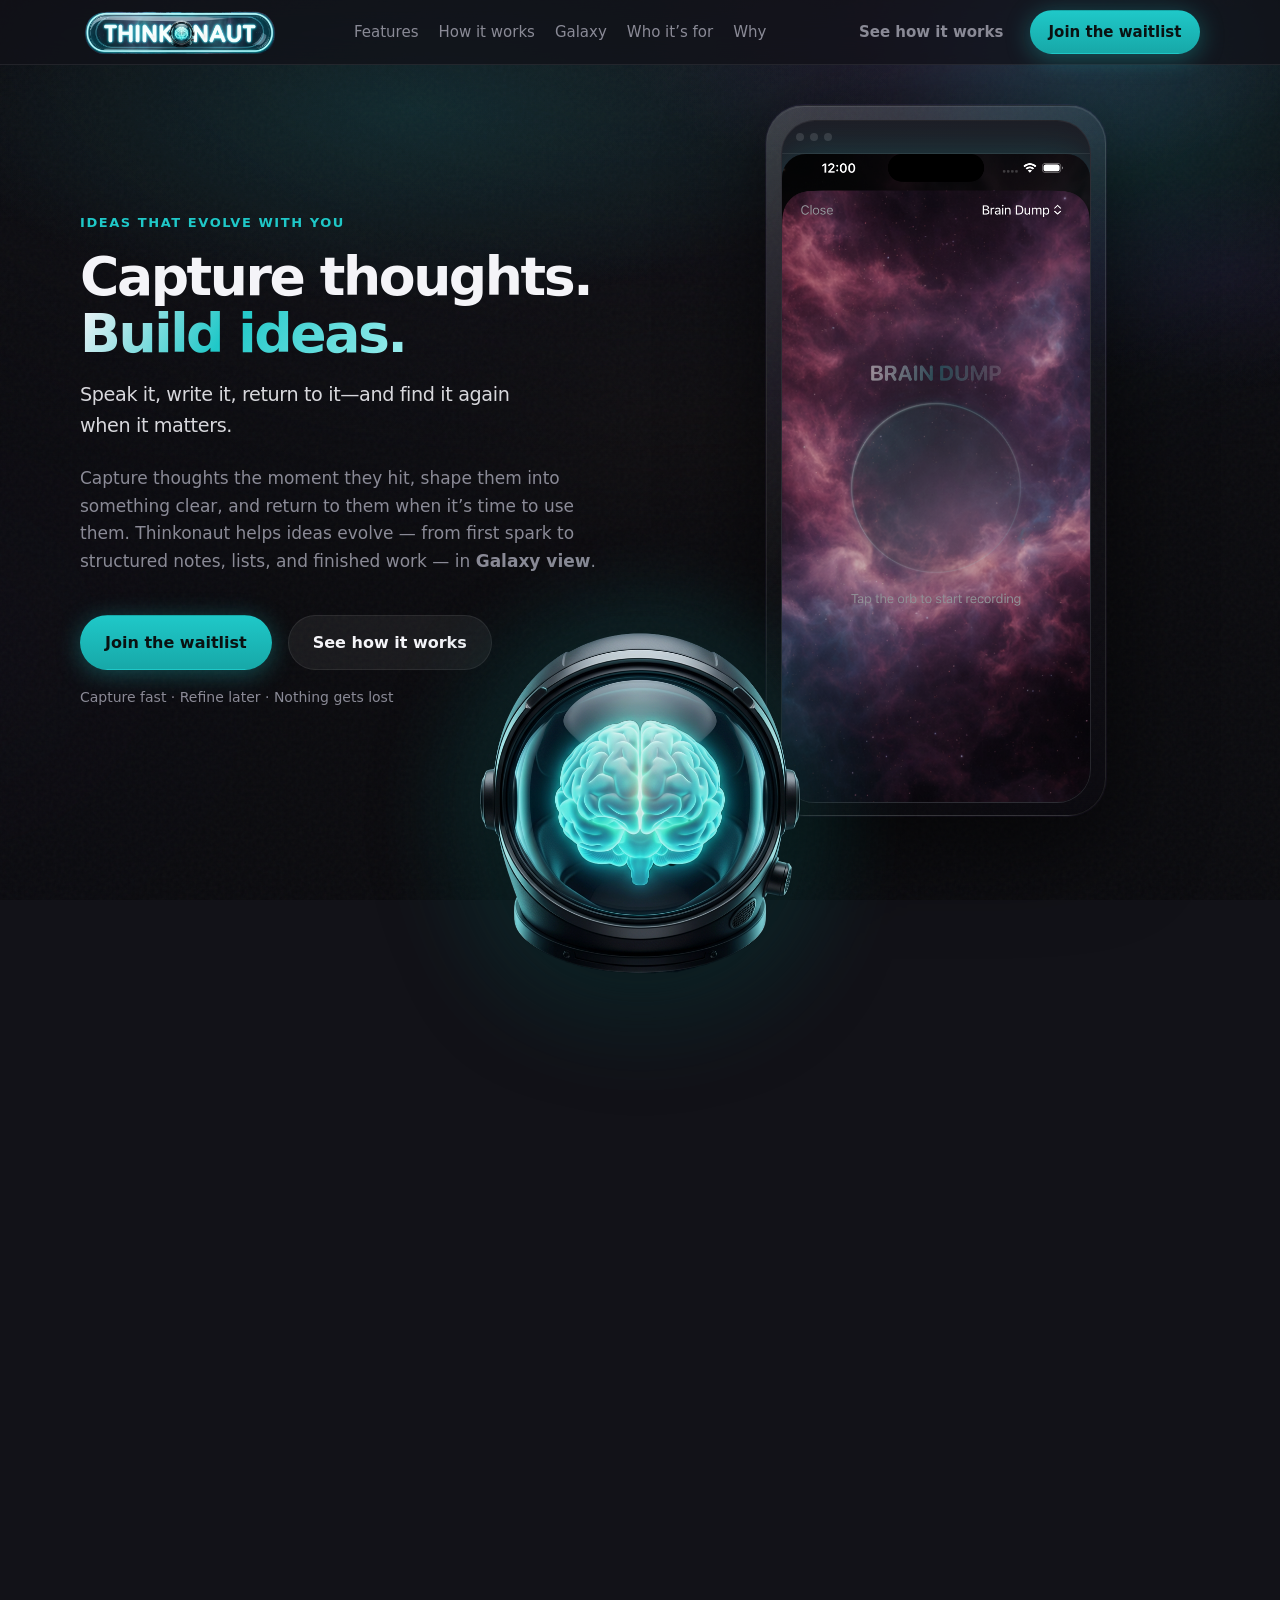
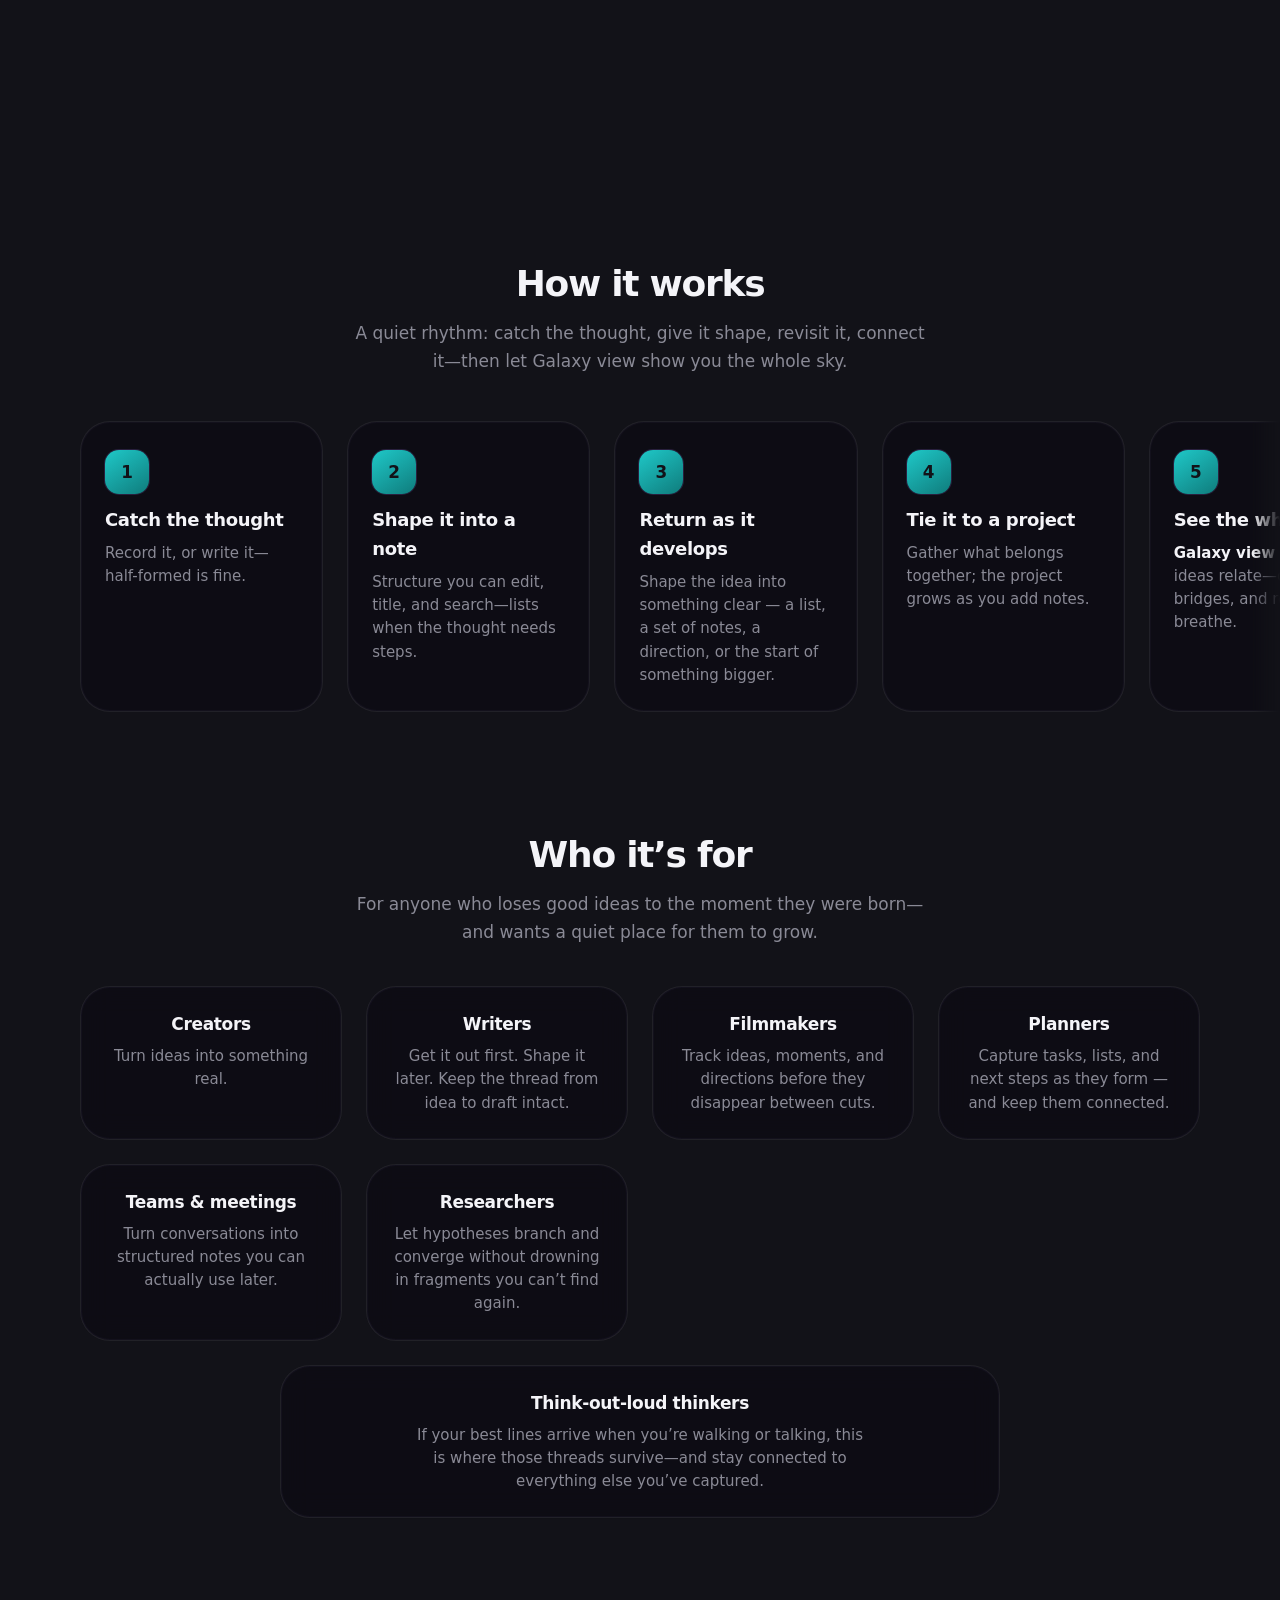
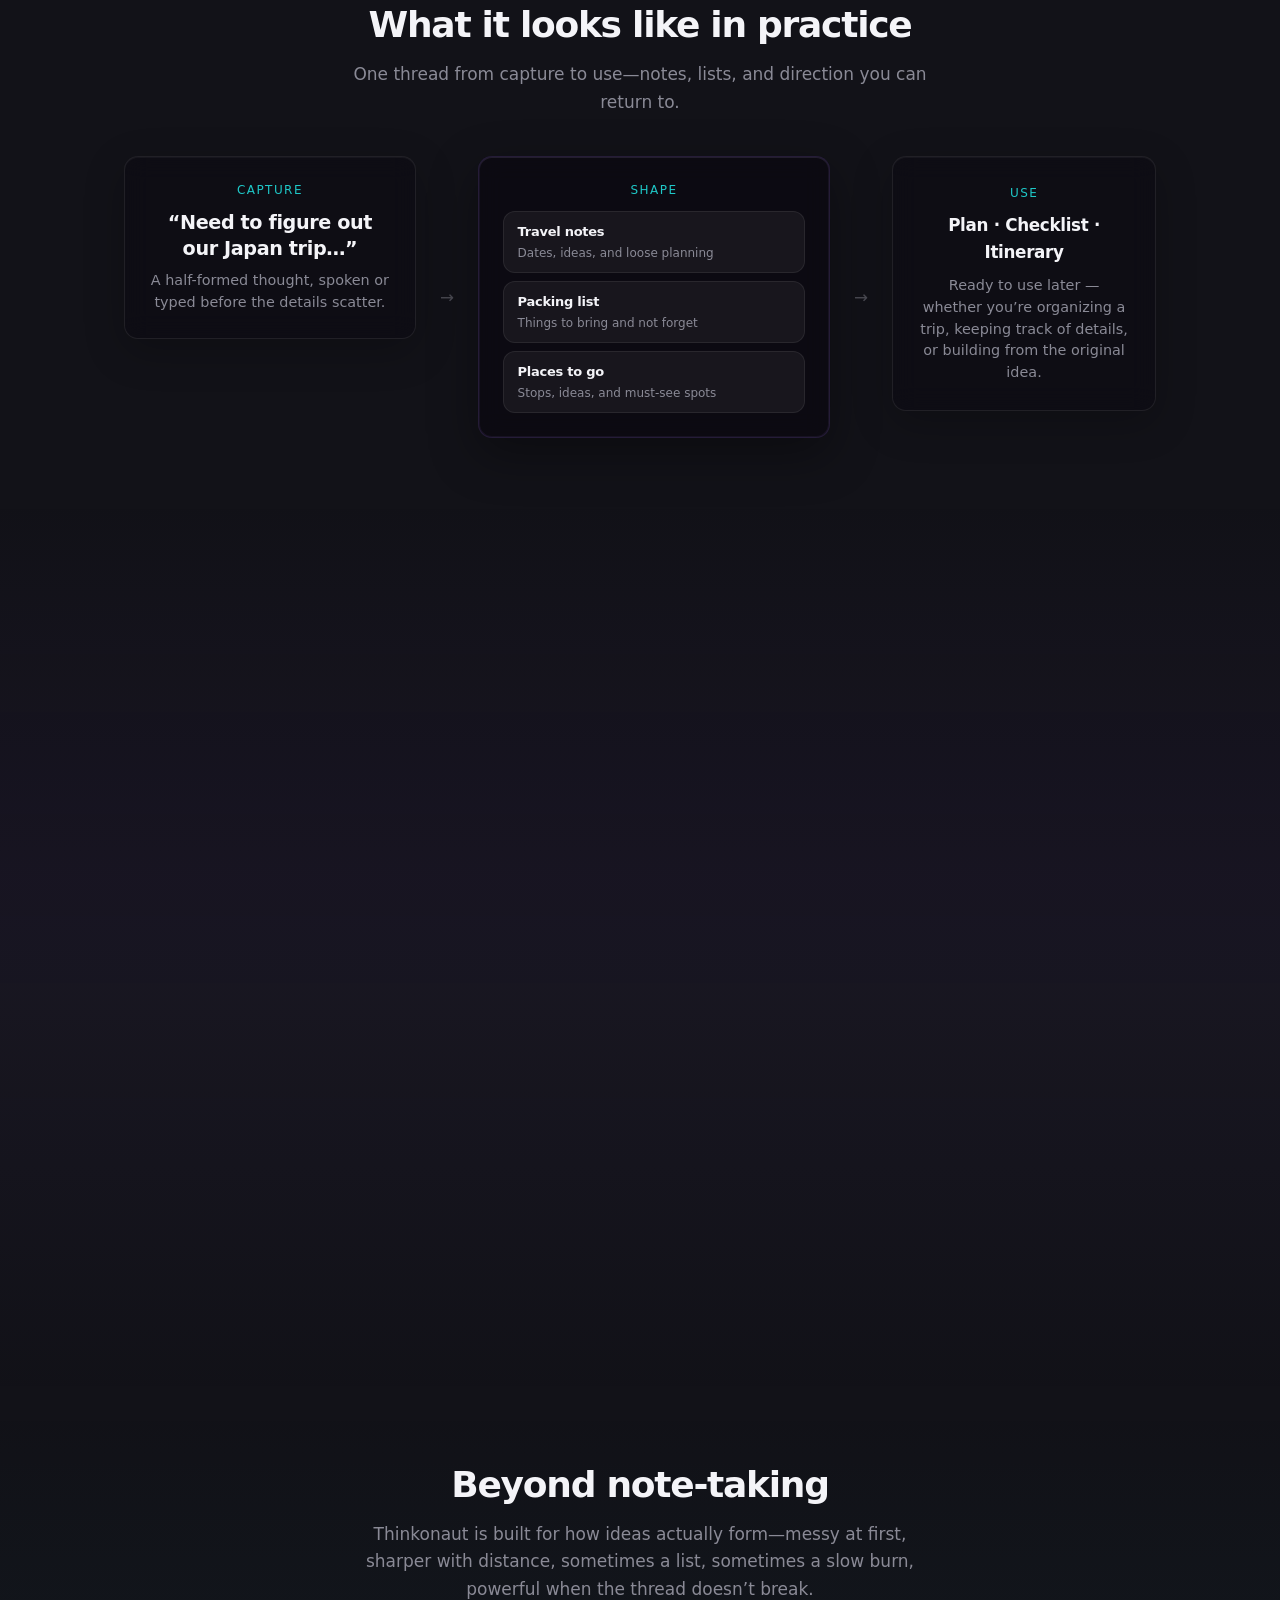
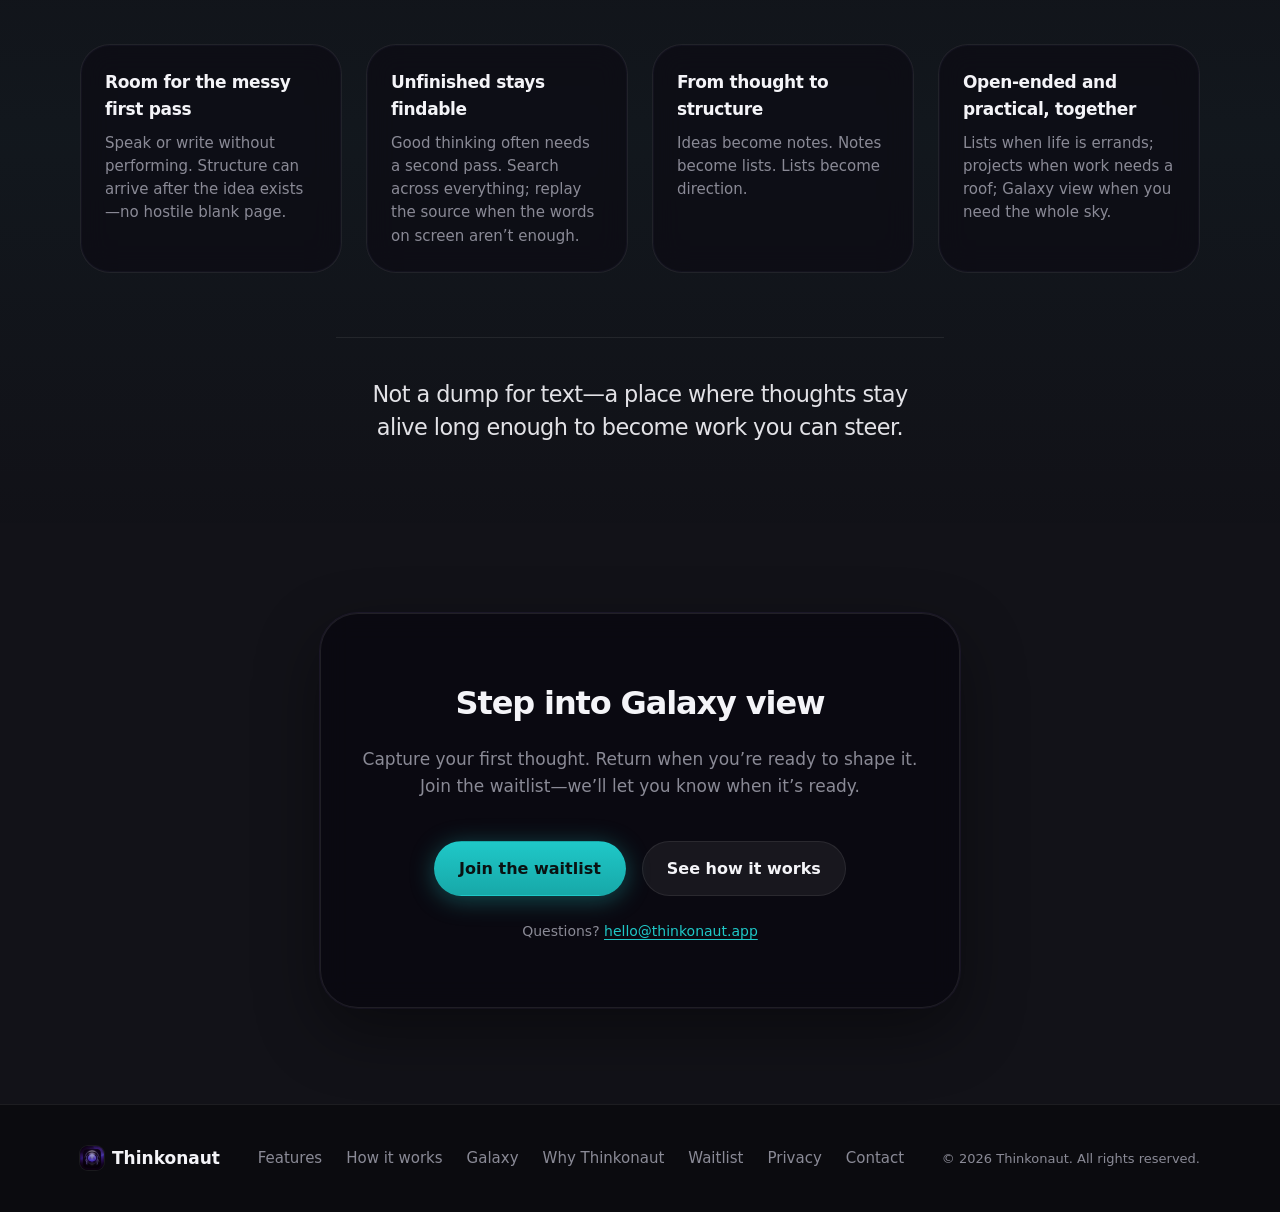
==== commit 8247ff2b: "changes to index.html" ====
--- a/index.html
+++ b/index.html
@@ -414,7 +414,7 @@
           <a href="#galaxy">Galaxy</a>
           <a href="#why-thinkonaut">Why Thinkonaut</a>
           <a href="#waitlist">Waitlist</a>
-          <a href="privacy.html">Privacy</a>
+          <a href="privacy">Privacy</a>
           <a href="mailto:hello@thinkonaut.app">Contact</a>
         </nav>
         <p class="site-footer__meta">© <span id="year"></span> Thinkonaut. All rights reserved.</p>
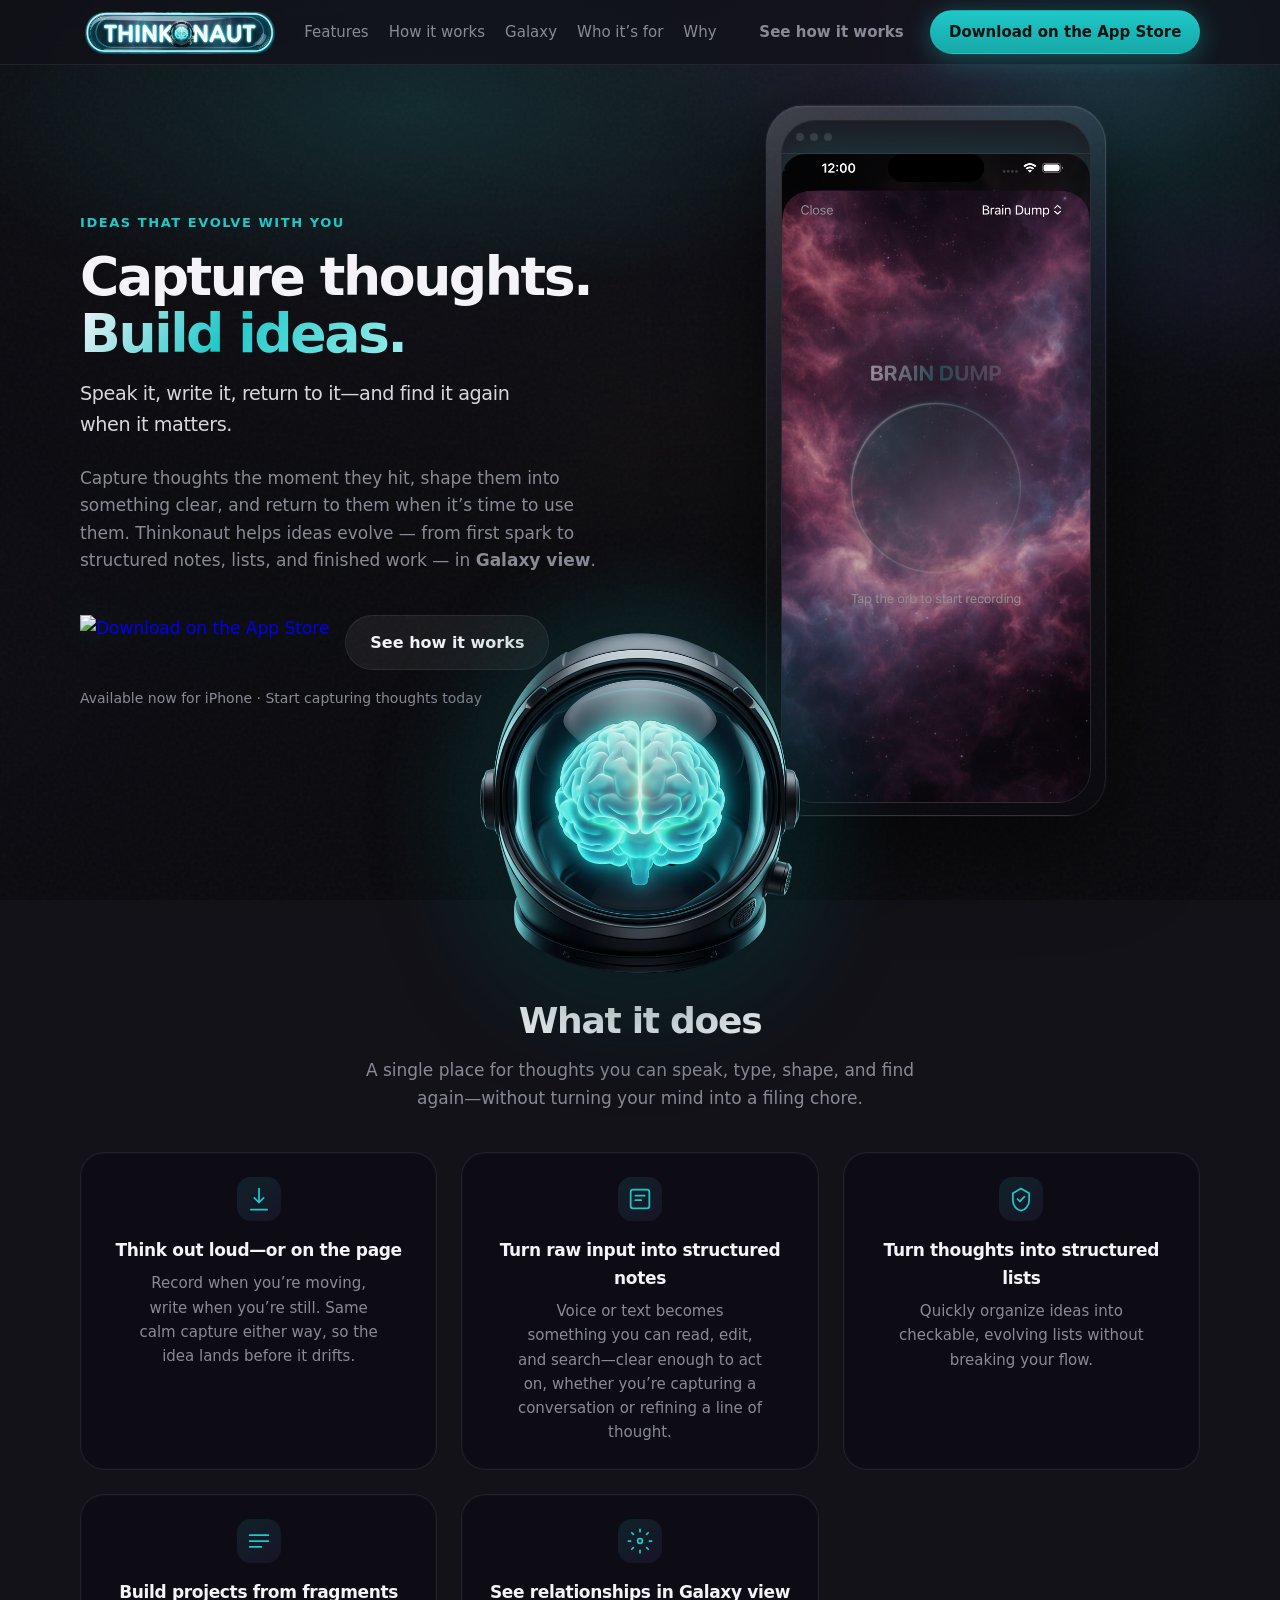
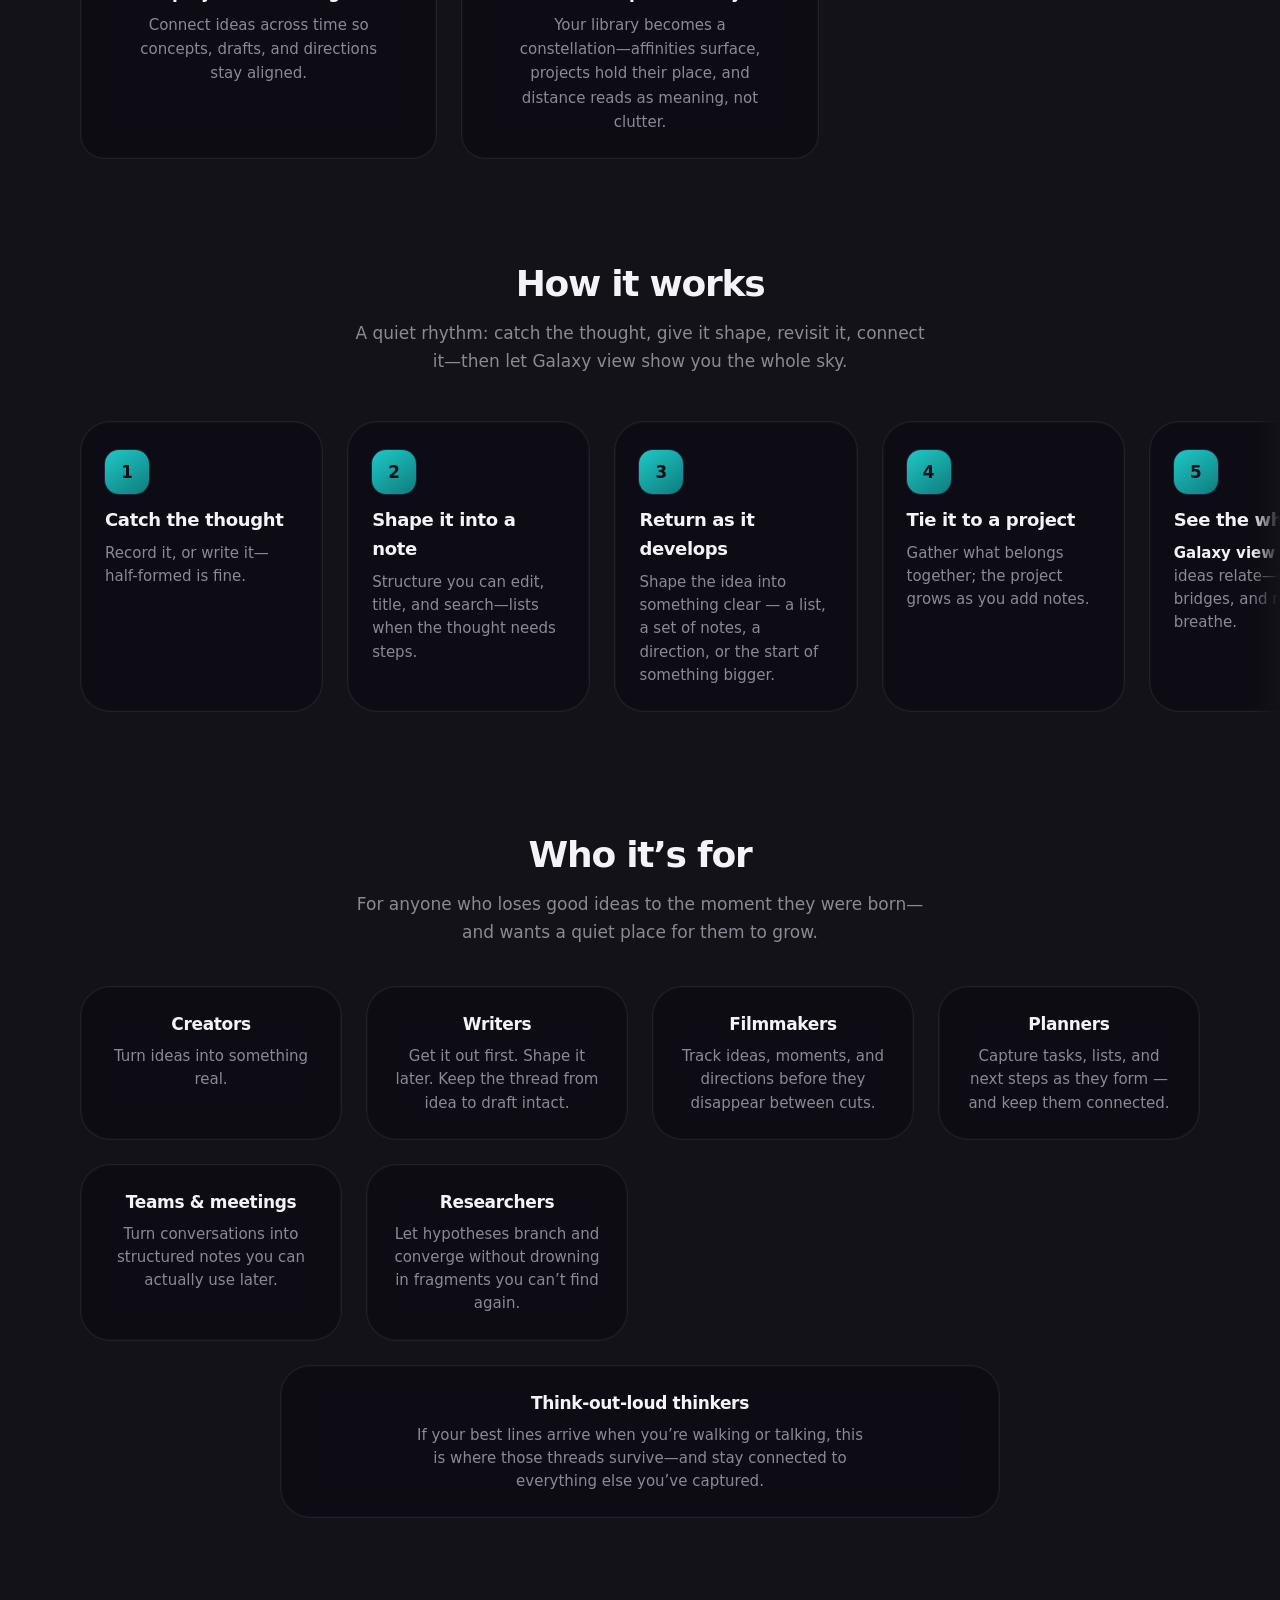
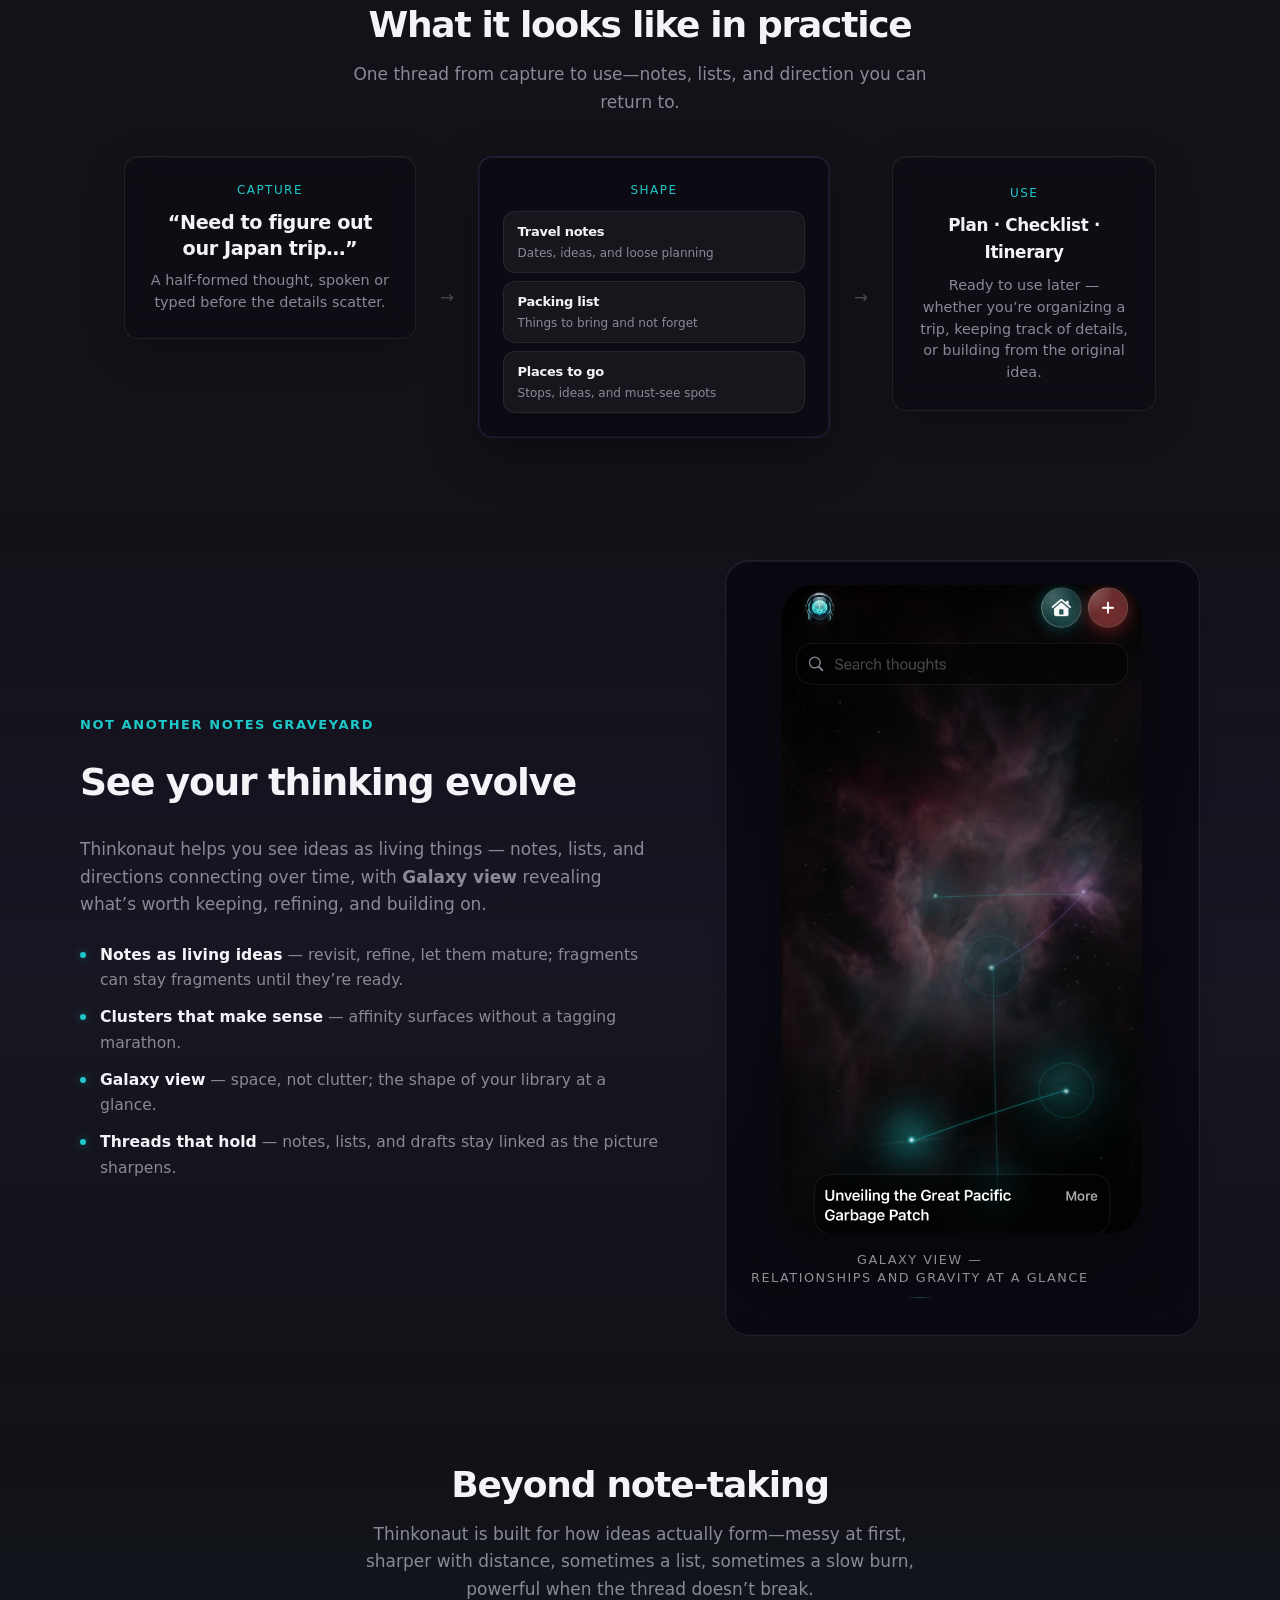
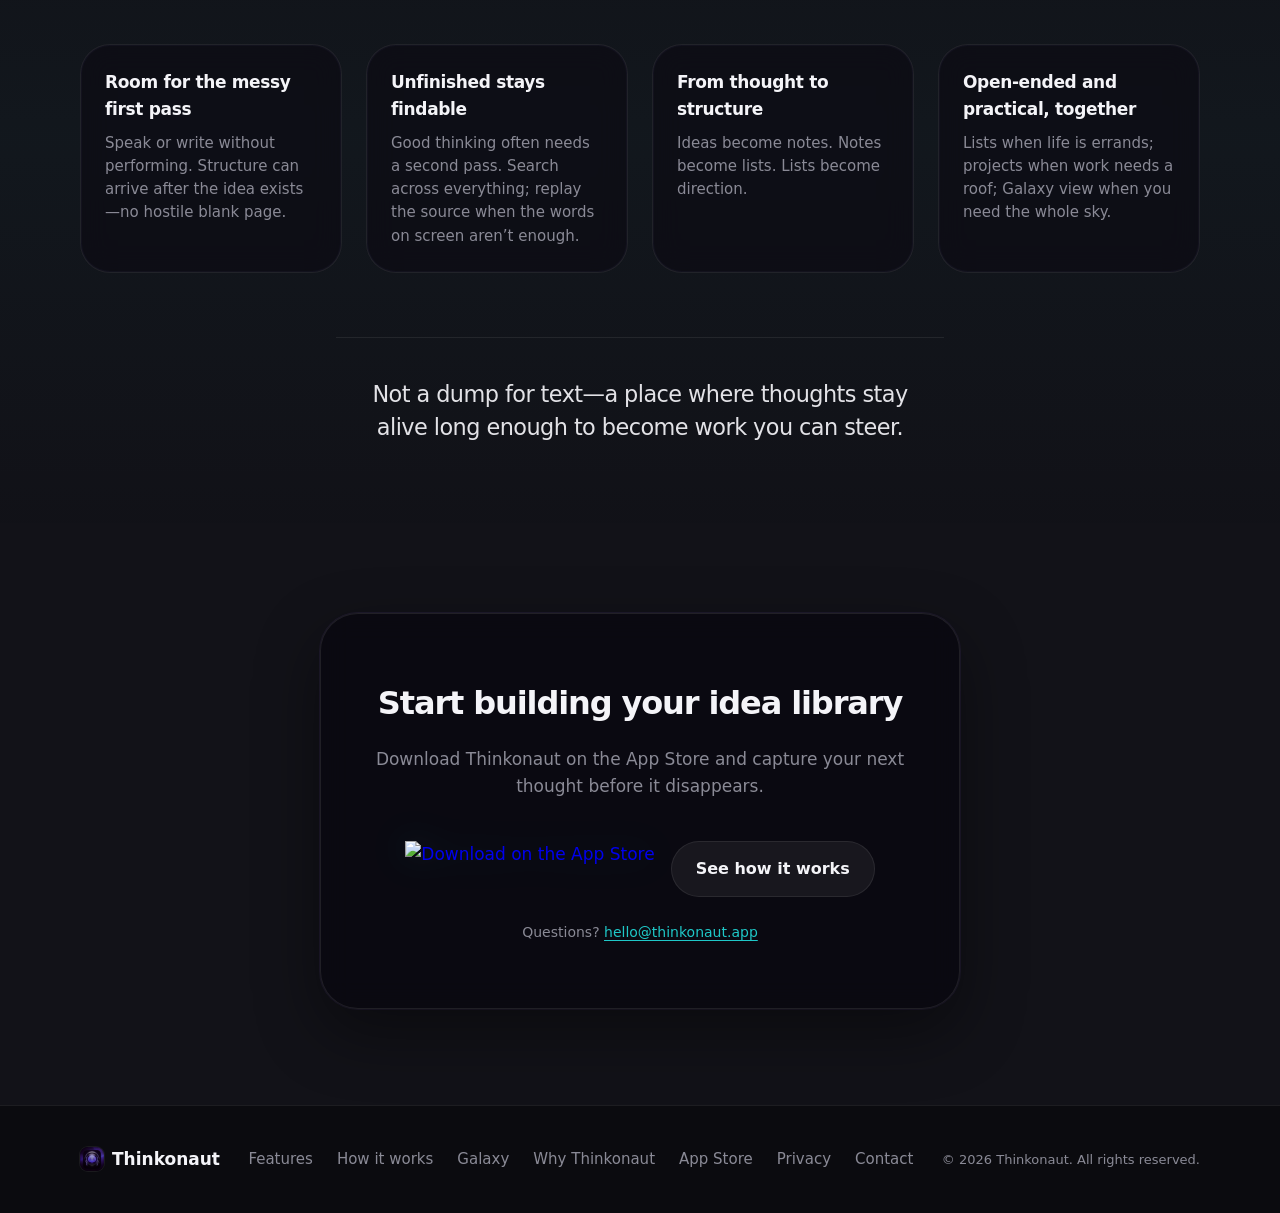
==== commit 473a72bb: "Add App Store badge CTA" ====
--- a/index.html
+++ b/index.html
@@ -61,7 +61,7 @@
         </nav>
         <div class="site-header__cta">
           <a class="btn btn--ghost" href="#how-it-works">See how it works</a>
-          <a class="btn btn--primary" href="#waitlist">Join the waitlist</a>
+          <a class="btn btn--primary" href="https://apps.apple.com/us/app/thinkonaut/id6762494395" target="_blank" rel="noopener noreferrer">Download on the App Store</a>
         </div>
       </div>
     </header>
@@ -85,10 +85,22 @@
               Capture thoughts the moment they hit, shape them into something clear, and return to them when it’s time to use them. Thinkonaut helps ideas evolve — from first spark to structured notes, lists, and finished work — in <strong>Galaxy view</strong>.
             </p>
             <div class="hero__actions">
-              <a class="btn btn--primary btn--lg" href="#waitlist">Join the waitlist</a>
+              <a
+                class="app-store-link"
+                href="https://apps.apple.com/us/app/thinkonaut/id6762494395"
+                target="_blank"
+                rel="noopener noreferrer"
+                aria-label="Download Thinkonaut on the App Store"
+              >
+                <img
+                  class="app-store-badge"
+                  src="https://developer.apple.com/assets/elements/badges/download-on-the-app-store.svg"
+                  alt="Download on the App Store"
+                />
+              </a>
               <a class="btn btn--secondary btn--lg" href="#how-it-works">See how it works</a>
             </div>
-            <p class="hero__note">Capture fast · Refine later · Nothing gets lost</p>
+            <p class="hero__note">Available now for iPhone · Start capturing thoughts today</p>
           </div>
           <div class="hero__visual reveal reveal--delay">
             <div class="hero__visual-stack">
@@ -378,14 +390,26 @@
         </div>
       </section>
 
-      <section id="waitlist" class="section section--cta" aria-labelledby="cta-heading" tabindex="-1">
+      <section id="app-store" class="section section--cta" aria-labelledby="cta-heading" tabindex="-1">
         <div class="wrap cta-block reveal glass glass--strong">
-          <h2 id="cta-heading">Step into Galaxy view</h2>
+          <h2 id="cta-heading">Start building your idea library</h2>
           <p class="cta-block__sub">
-            Capture your first thought. Return when you’re ready to shape it. Join the waitlist—we’ll let you know when it’s ready.
+            Download Thinkonaut on the App Store and capture your next thought before it disappears.
           </p>
           <div class="cta-block__actions">
-            <a class="btn btn--primary btn--lg" href="mailto:hello@thinkonaut.app?subject=Thinkonaut%20waitlist">Join the waitlist</a>
+            <a
+              class="app-store-link"
+              href="https://apps.apple.com/us/app/thinkonaut/id6762494395"
+              target="_blank"
+              rel="noopener noreferrer"
+              aria-label="Download Thinkonaut on the App Store"
+            >
+              <img
+                class="app-store-badge"
+                src="https://developer.apple.com/assets/elements/badges/download-on-the-app-store.svg"
+                alt="Download on the App Store"
+              />
+            </a>
             <a class="btn btn--secondary btn--lg" href="#how-it-works">See how it works</a>
           </div>
           <p class="cta-block__fineprint">
@@ -413,7 +437,7 @@
           <a href="#how-it-works">How it works</a>
           <a href="#galaxy">Galaxy</a>
           <a href="#why-thinkonaut">Why Thinkonaut</a>
-          <a href="#waitlist">Waitlist</a>
+          <a href="https://apps.apple.com/us/app/thinkonaut/id6762494395" target="_blank" rel="noopener noreferrer">App Store</a>
           <a href="privacy">Privacy</a>
           <a href="mailto:hello@thinkonaut.app">Contact</a>
         </nav>
--- a/styles.css
+++ b/styles.css
@@ -662,12 +662,45 @@
   flex-wrap: wrap;
   gap: var(--space-sm);
   margin-bottom: var(--space-sm);
+  align-items: center;
 }
 
 .hero__note {
   margin: 0;
   font-size: 0.875rem;
   color: var(--text-muted);
+}
+
+.app-store-link {
+  display: inline-flex;
+  align-items: center;
+  justify-content: center;
+  text-decoration: none;
+}
+
+.app-store-badge {
+  height: 56px;
+  width: auto;
+  display: block;
+  transition: transform 0.2s ease, opacity 0.2s ease, filter 0.2s ease;
+  filter: drop-shadow(0 0 18px rgba(31, 200, 200, 0.16));
+}
+
+.app-store-link:hover .app-store-badge {
+  transform: translateY(-1px) scale(1.03);
+  opacity: 0.94;
+}
+
+.app-store-link:focus-visible {
+  outline: 2px solid rgba(31, 200, 200, 0.85);
+  outline-offset: 6px;
+  border-radius: 12px;
+}
+
+@media (max-width: 640px) {
+  .app-store-badge {
+    height: 48px;
+  }
 }
 
 /* Device mockup */
